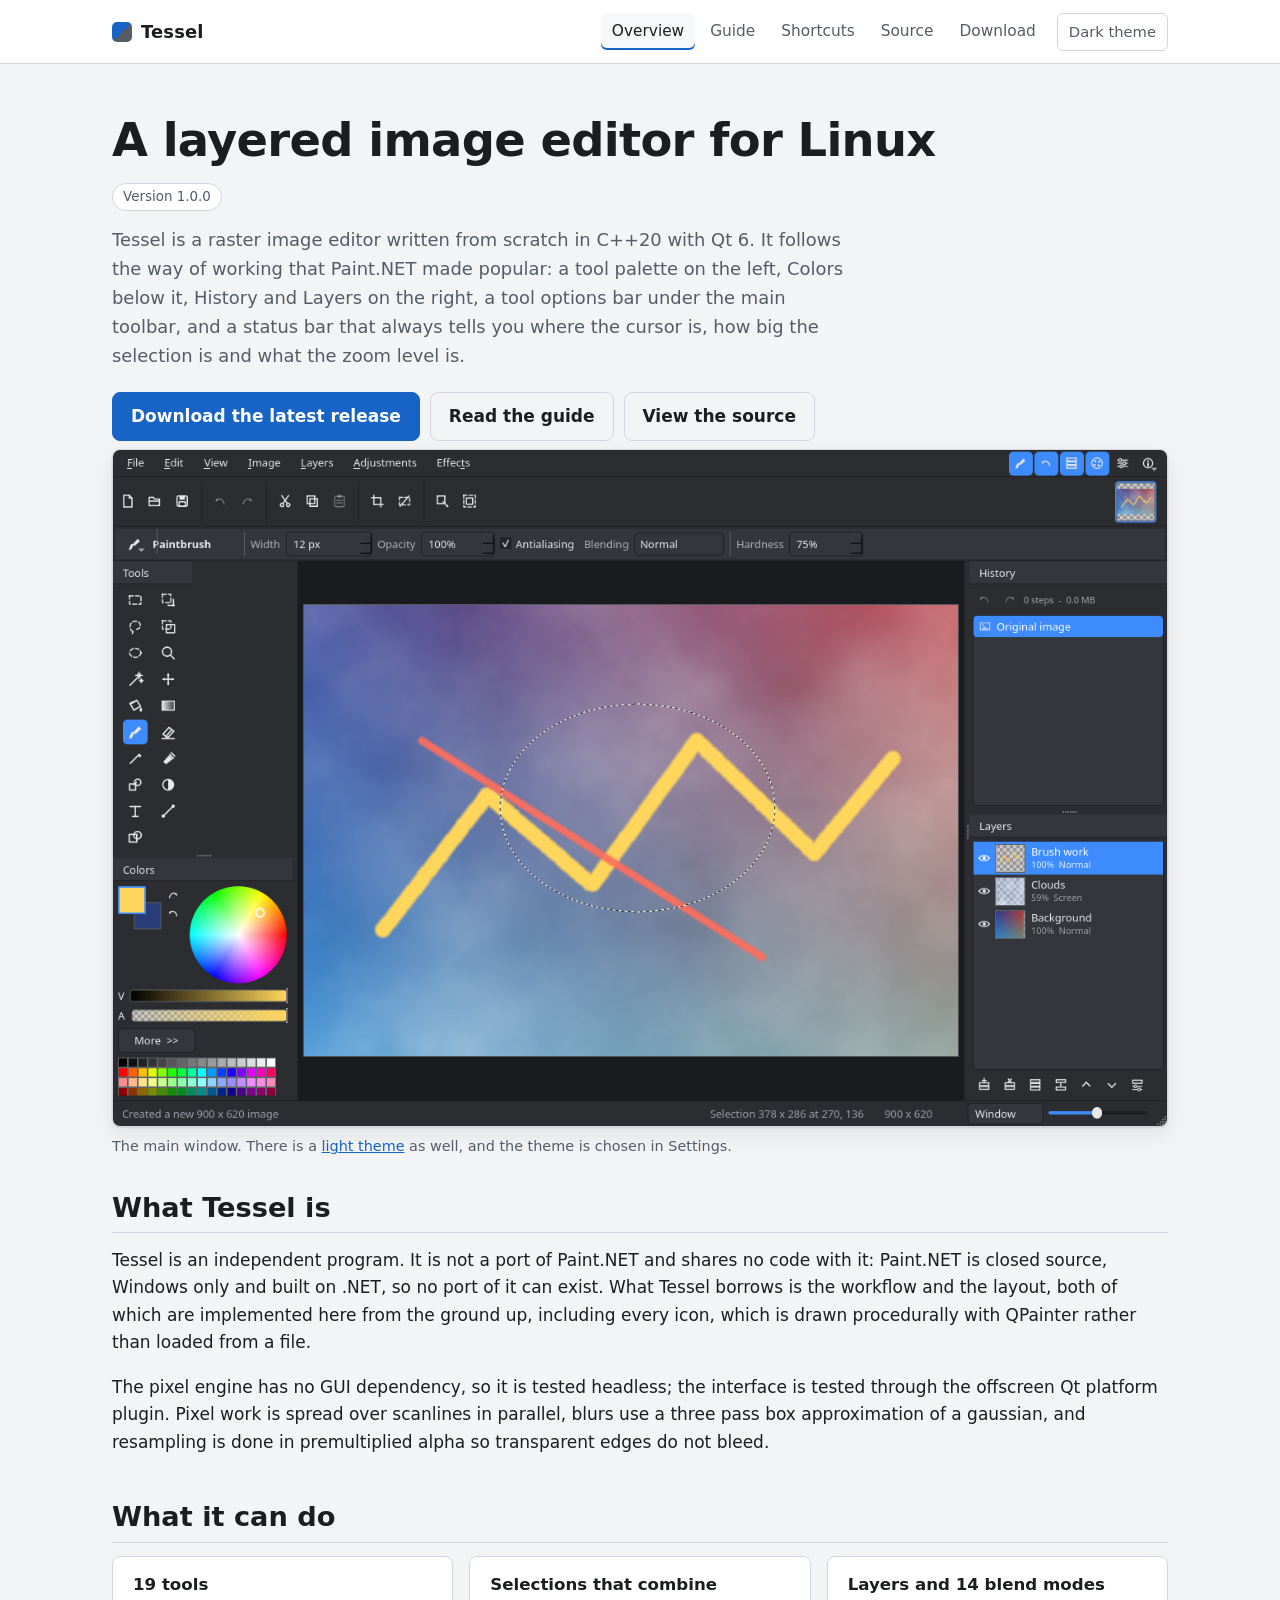
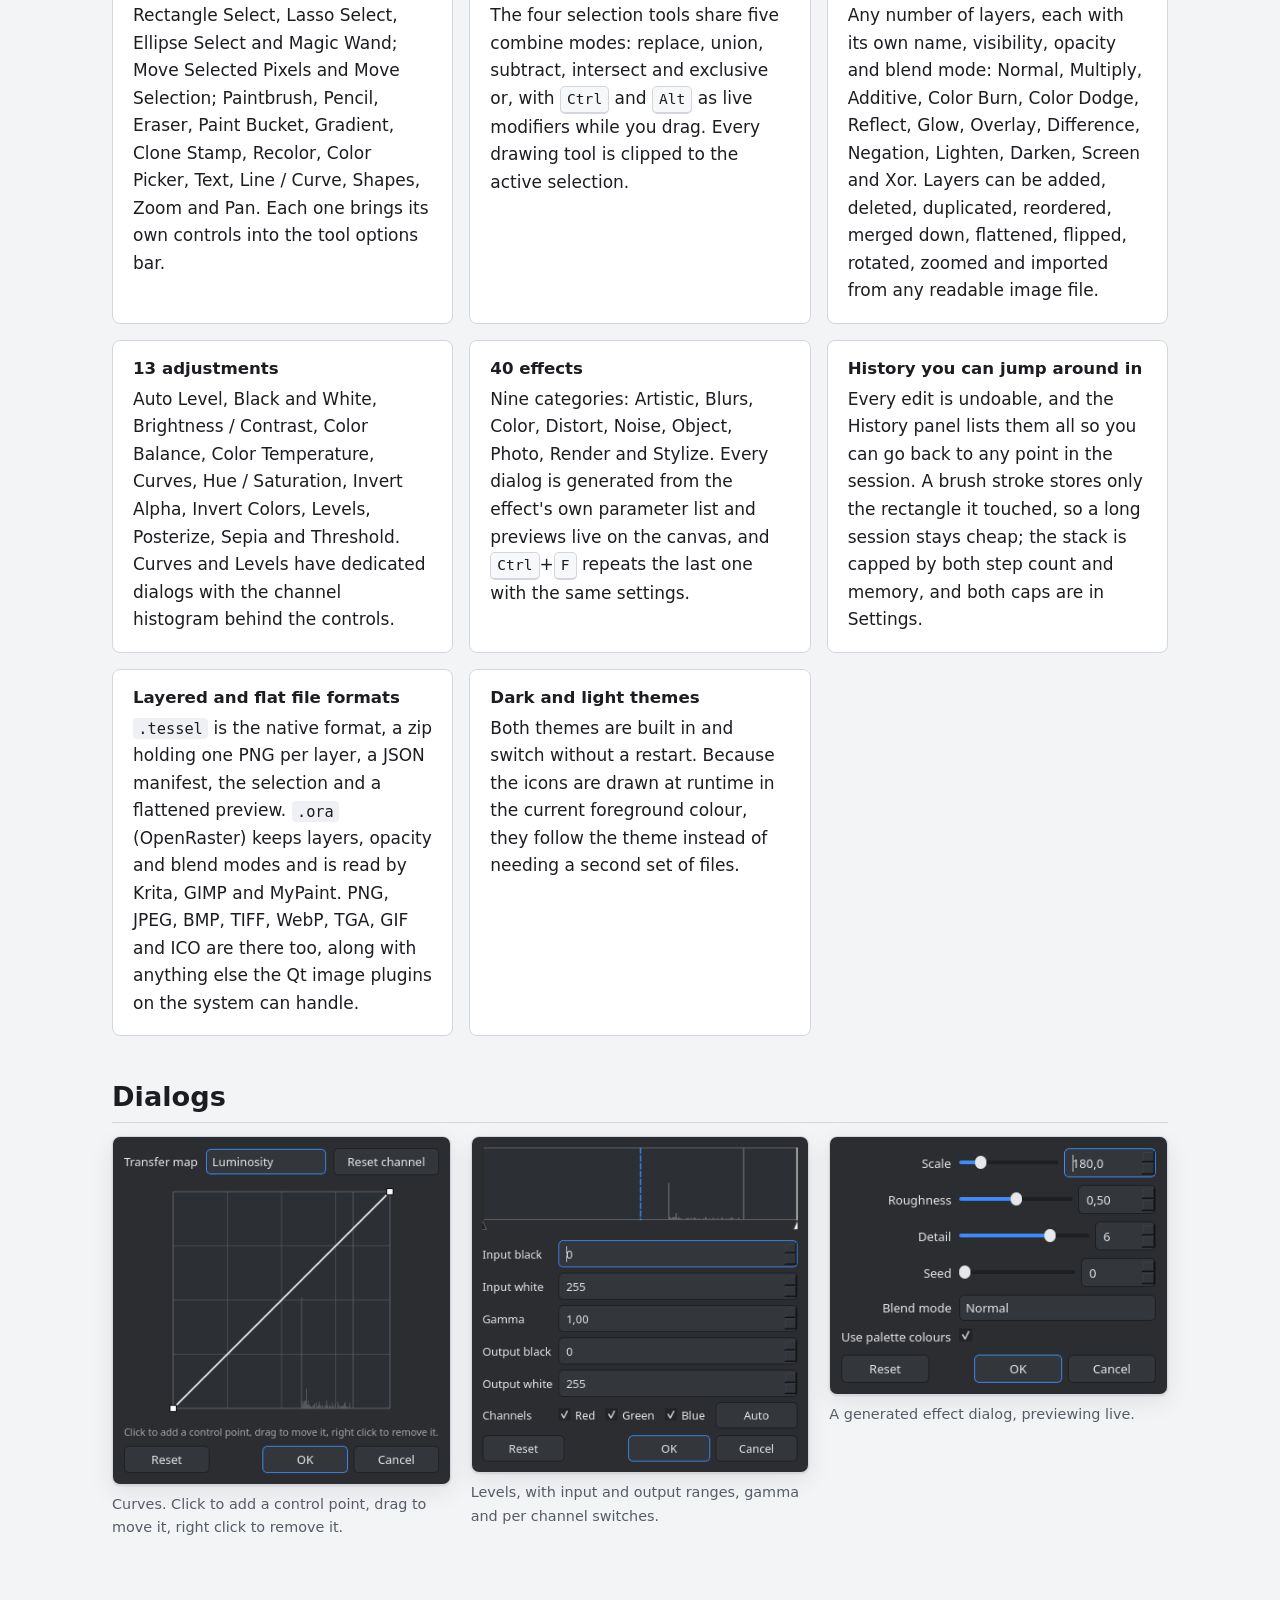
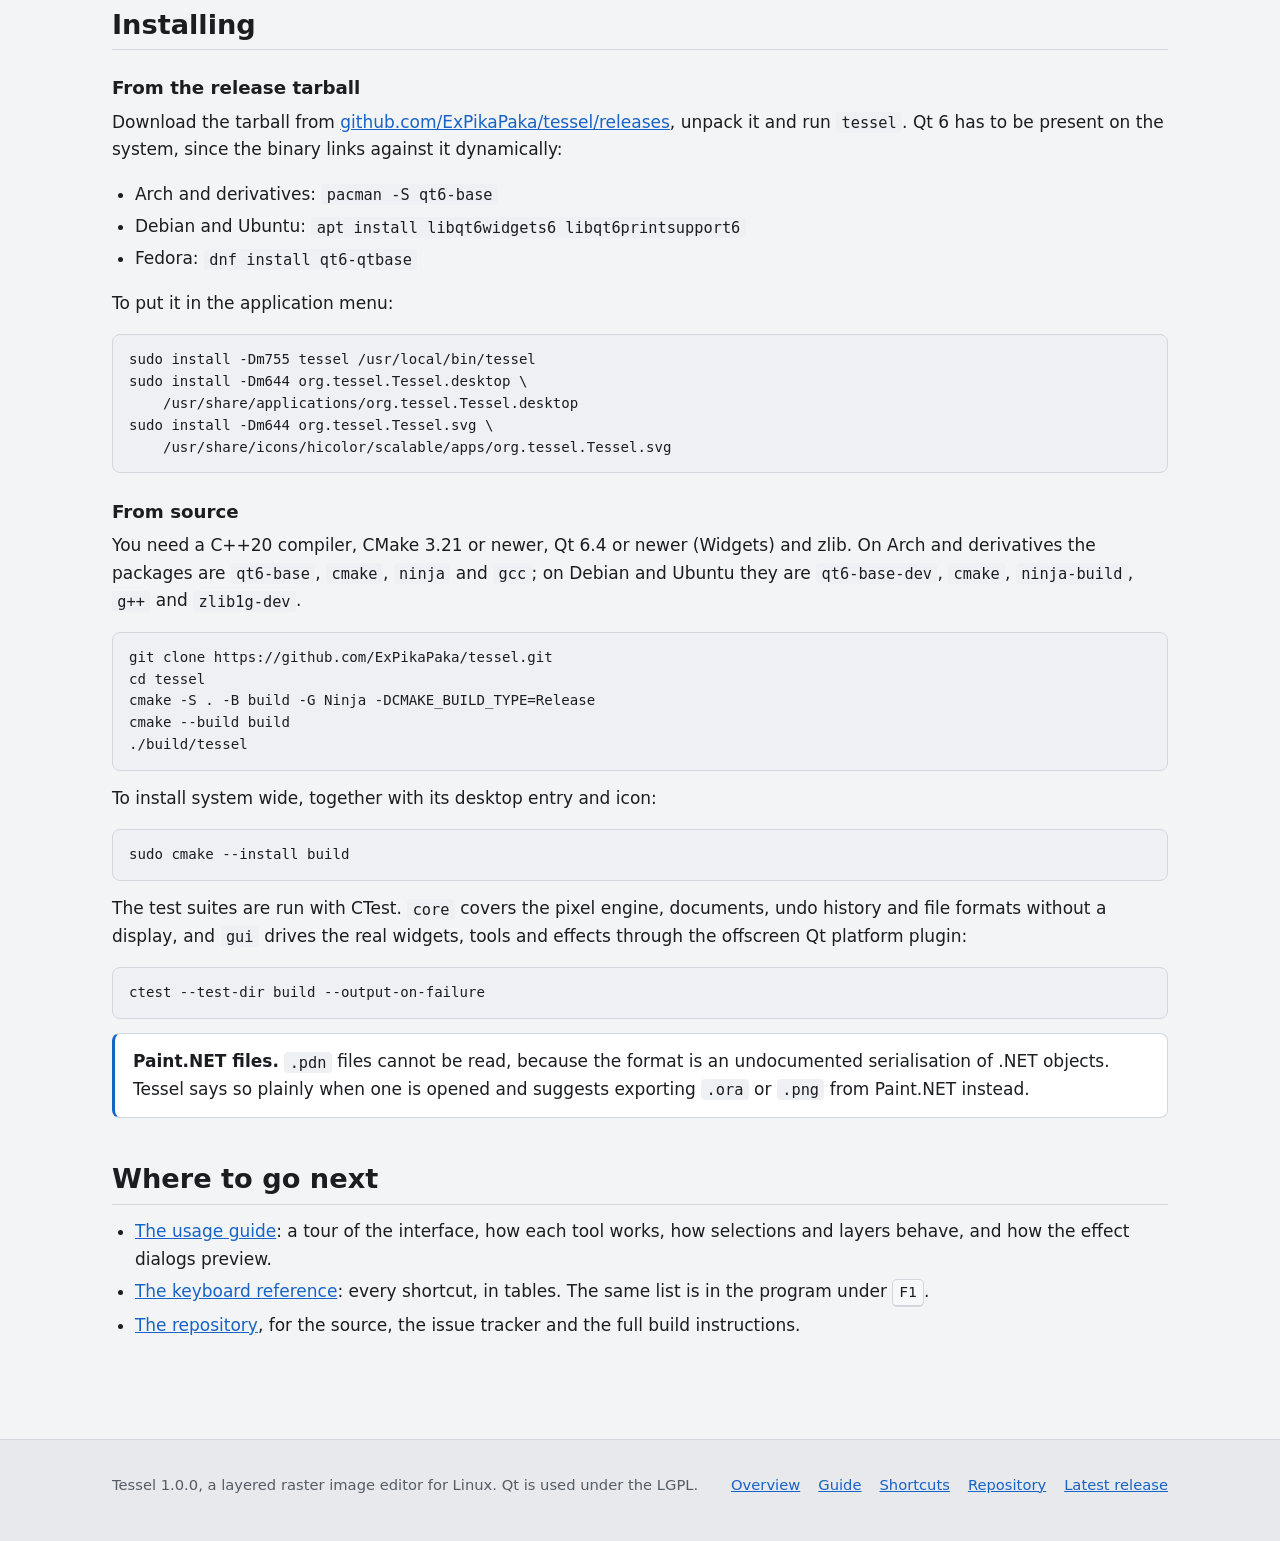
==== docs/index.html @ 854c55b3 "Add a documentation site and generate the in-app shortcut list The site under docs/ is plain HTML an" ====
<!DOCTYPE html>
<html lang="en">
<head>
<meta charset="utf-8">
<meta name="viewport" content="width=device-width, initial-scale=1">
<title>Tessel - a layered raster image editor for Linux</title>
<meta name="description" content="Tessel is a layered raster image editor for Linux, written from scratch in C++20 with Qt 6: 19 tools, 14 blend modes, 13 adjustments, 40 effects and a native layered file format.">
<link rel="icon" href="data:image/svg+xml,%3Csvg xmlns='http://www.w3.org/2000/svg' viewBox='0 0 16 16'%3E%3Crect width='16' height='16' rx='4' fill='%233d8bfd'/%3E%3Cpath d='M3 11h10v2H3z' fill='%23e6e8eb'/%3E%3C/svg%3E">
<link rel="stylesheet" href="style.css">
<script src="theme.js"></script>
</head>
<body>
<a class="skip" href="#main">Skip to the content</a>

<header class="site-header">
  <div class="wrap">
    <a class="brand" href="index.html"><span class="brand-mark" aria-hidden="true"></span>Tessel</a>
    <nav class="site-nav" aria-label="Documentation">
      <ul>
        <li><a href="index.html" aria-current="page">Overview</a></li>
        <li><a href="guide.html">Guide</a></li>
        <li><a href="shortcuts.html">Shortcuts</a></li>
        <li><a href="https://github.com/ExPikaPaka/tessel">Source</a></li>
        <li><a href="https://github.com/ExPikaPaka/tessel/releases/latest">Download</a></li>
      </ul>
    </nav>
  </div>
</header>

<main id="main">
<div class="wrap">

  <div class="hero">
    <h1>A layered image editor for Linux</h1>
    <p class="version">Version 1.0.0</p>
    <p class="lede">Tessel is a raster image editor written from scratch in C++20 with Qt 6.
      It follows the way of working that Paint.NET made popular: a tool palette on the left,
      Colors below it, History and Layers on the right, a tool options bar under the main
      toolbar, and a status bar that always tells you where the cursor is, how big the
      selection is and what the zoom level is.</p>
    <p class="actions">
      <a class="button" href="https://github.com/ExPikaPaka/tessel/releases/latest">Download the latest release</a>
      <a class="button secondary" href="guide.html">Read the guide</a>
      <a class="button secondary" href="https://github.com/ExPikaPaka/tessel">View the source</a>
    </p>
  </div>

  <figure>
    <img src="screenshots/main-dark.png" width="1280" height="820"
         alt="The Tessel window in its dark theme: menu bar and main toolbar at the top, tool options bar beneath them, Tools palette and Colors panel on the left, History and Layers panels on the right, and an image open on the checkered canvas.">
    <figcaption>The main window. There is a
      <a href="screenshots/main-light.png">light theme</a> as well, and the theme is chosen
      in Settings.</figcaption>
  </figure>

  <section id="what">
    <h2>What Tessel is</h2>
    <p>Tessel is an independent program. It is not a port of Paint.NET and shares no code with
      it: Paint.NET is closed source, Windows only and built on .NET, so no port of it can
      exist. What Tessel borrows is the workflow and the layout, both of which are implemented
      here from the ground up, including every icon, which is drawn procedurally with QPainter
      rather than loaded from a file.</p>
    <p>The pixel engine has no GUI dependency, so it is tested headless; the interface is
      tested through the offscreen Qt platform plugin. Pixel work is spread over scanlines in
      parallel, blurs use a three pass box approximation of a gaussian, and resampling is done
      in premultiplied alpha so transparent edges do not bleed.</p>
  </section>

  <section id="features">
    <h2>What it can do</h2>
    <ul class="cards">
      <li>
        <h3>19 tools</h3>
        <p>Rectangle Select, Lasso Select, Ellipse Select and Magic Wand; Move Selected Pixels
          and Move Selection; Paintbrush, Pencil, Eraser, Paint Bucket, Gradient, Clone Stamp,
          Recolor, Color Picker, Text, Line / Curve, Shapes, Zoom and Pan. Each one brings its
          own controls into the tool options bar.</p>
      </li>
      <li>
        <h3>Selections that combine</h3>
        <p>The four selection tools share five combine modes: replace, union, subtract,
          intersect and exclusive or, with <kbd>Ctrl</kbd> and <kbd>Alt</kbd> as live
          modifiers while you drag. Every drawing tool is clipped to the active selection.</p>
      </li>
      <li>
        <h3>Layers and 14 blend modes</h3>
        <p>Any number of layers, each with its own name, visibility, opacity and blend mode:
          Normal, Multiply, Additive, Color Burn, Color Dodge, Reflect, Glow, Overlay,
          Difference, Negation, Lighten, Darken, Screen and Xor. Layers can be added, deleted,
          duplicated, reordered, merged down, flattened, flipped, rotated, zoomed and imported
          from any readable image file.</p>
      </li>
      <li>
        <h3>13 adjustments</h3>
        <p>Auto Level, Black and White, Brightness / Contrast, Color Balance, Color
          Temperature, Curves, Hue / Saturation, Invert Alpha, Invert Colors, Levels,
          Posterize, Sepia and Threshold. Curves and Levels have dedicated dialogs with the
          channel histogram behind the controls.</p>
      </li>
      <li>
        <h3>40 effects</h3>
        <p>Nine categories: Artistic, Blurs, Color, Distort, Noise, Object, Photo, Render and
          Stylize. Every dialog is generated from the effect's own parameter list and previews
          live on the canvas, and <kbd>Ctrl</kbd>+<kbd>F</kbd> repeats the last one with the
          same settings.</p>
      </li>
      <li>
        <h3>History you can jump around in</h3>
        <p>Every edit is undoable, and the History panel lists them all so you can go back to
          any point in the session. A brush stroke stores only the rectangle it touched, so a
          long session stays cheap; the stack is capped by both step count and memory, and both
          caps are in Settings.</p>
      </li>
      <li>
        <h3>Layered and flat file formats</h3>
        <p><code>.tessel</code> is the native format, a zip holding one PNG per layer, a JSON
          manifest, the selection and a flattened preview. <code>.ora</code> (OpenRaster) keeps
          layers, opacity and blend modes and is read by Krita, GIMP and MyPaint. PNG, JPEG,
          BMP, TIFF, WebP, TGA, GIF and ICO are there too, along with anything else the Qt
          image plugins on the system can handle.</p>
      </li>
      <li>
        <h3>Dark and light themes</h3>
        <p>Both themes are built in and switch without a restart. Because the icons are drawn
          at runtime in the current foreground colour, they follow the theme instead of
          needing a second set of files.</p>
      </li>
    </ul>
  </section>

  <section id="dialogs">
    <h2>Dialogs</h2>
    <ul class="shots">
      <li>
        <figure>
          <img src="screenshots/dialog-curves.png" width="370" height="381"
               alt="The Curves dialog: a Transfer map box set to Luminosity, a Reset channel button, and a straight diagonal curve with square control points at each end drawn over the channel histogram.">
          <figcaption>Curves. Click to add a control point, drag to move it, right click to remove it.</figcaption>
        </figure>
      </li>
      <li>
        <figure>
          <img src="screenshots/dialog-levels.png" width="385" height="383"
               alt="The Levels dialog: a histogram with input markers above fields for input black, input white, gamma, output black and output white, plus Red, Green and Blue channel checkboxes and an Auto button.">
          <figcaption>Levels, with input and output ranges, gamma and per channel switches.</figcaption>
        </figure>
      </li>
      <li>
        <figure>
          <img src="screenshots/dialog-effect.png" width="360" height="274"
               alt="The generated dialog for the Clouds effect: slider and value pairs for Scale, Roughness, Detail and Seed, a blend mode box, a checkbox for using the palette colours, and Reset, OK and Cancel buttons.">
          <figcaption>A generated effect dialog, previewing live.</figcaption>
        </figure>
      </li>
    </ul>
  </section>

  <section id="install">
    <h2>Installing</h2>

    <h3>From the release tarball</h3>
    <p>Download the tarball from
      <a href="https://github.com/ExPikaPaka/tessel/releases">github.com/ExPikaPaka/tessel/releases</a>,
      unpack it and run <code>tessel</code>. Qt 6 has to be present on the system, since the
      binary links against it dynamically:</p>
    <ul>
      <li>Arch and derivatives: <code>pacman -S qt6-base</code></li>
      <li>Debian and Ubuntu: <code>apt install libqt6widgets6 libqt6printsupport6</code></li>
      <li>Fedora: <code>dnf install qt6-qtbase</code></li>
    </ul>
    <p>To put it in the application menu:</p>
<pre><code>sudo install -Dm755 tessel /usr/local/bin/tessel
sudo install -Dm644 org.tessel.Tessel.desktop \
    /usr/share/applications/org.tessel.Tessel.desktop
sudo install -Dm644 org.tessel.Tessel.svg \
    /usr/share/icons/hicolor/scalable/apps/org.tessel.Tessel.svg</code></pre>

    <h3>From source</h3>
    <p>You need a C++20 compiler, CMake 3.21 or newer, Qt 6.4 or newer (Widgets) and zlib. On
      Arch and derivatives the packages are <code>qt6-base</code>, <code>cmake</code>,
      <code>ninja</code> and <code>gcc</code>; on Debian and Ubuntu they are
      <code>qt6-base-dev</code>, <code>cmake</code>, <code>ninja-build</code>,
      <code>g++</code> and <code>zlib1g-dev</code>.</p>
<pre><code>git clone https://github.com/ExPikaPaka/tessel.git
cd tessel
cmake -S . -B build -G Ninja -DCMAKE_BUILD_TYPE=Release
cmake --build build
./build/tessel</code></pre>
    <p>To install system wide, together with its desktop entry and icon:</p>
<pre><code>sudo cmake --install build</code></pre>
    <p>The test suites are run with CTest. <code>core</code> covers the pixel engine,
      documents, undo history and file formats without a display, and <code>gui</code> drives
      the real widgets, tools and effects through the offscreen Qt platform plugin:</p>
<pre><code>ctest --test-dir build --output-on-failure</code></pre>

    <div class="note">
      <p><strong>Paint.NET files.</strong> <code>.pdn</code> files cannot be read, because the
        format is an undocumented serialisation of .NET objects. Tessel says so plainly when
        one is opened and suggests exporting <code>.ora</code> or <code>.png</code> from
        Paint.NET instead.</p>
    </div>
  </section>

  <section id="next">
    <h2>Where to go next</h2>
    <ul>
      <li><a href="guide.html">The usage guide</a>: a tour of the interface, how each tool
        works, how selections and layers behave, and how the effect dialogs preview.</li>
      <li><a href="shortcuts.html">The keyboard reference</a>: every shortcut, in tables.
        The same list is in the program under <kbd>F1</kbd>.</li>
      <li><a href="https://github.com/ExPikaPaka/tessel">The repository</a>, for the source,
        the issue tracker and the full build instructions.</li>
    </ul>
  </section>

</div>
</main>

<footer class="site-footer">
  <div class="wrap">
    <p>Tessel 1.0.0, a layered raster image editor for Linux. Qt is used under the LGPL.</p>
    <ul>
      <li><a href="index.html">Overview</a></li>
      <li><a href="guide.html">Guide</a></li>
      <li><a href="shortcuts.html">Shortcuts</a></li>
      <li><a href="https://github.com/ExPikaPaka/tessel">Repository</a></li>
      <li><a href="https://github.com/ExPikaPaka/tessel/releases/latest">Latest release</a></li>
    </ul>
  </div>
</footer>

</body>
</html>
---- docs/style.css ----
/* Tessel documentation site. Hand written, no frameworks.
   Dark by default, with a light theme for people whose system asks for it. */

:root {
    color-scheme: dark;

    --bg: #2b2d31;
    --bg-sunken: #232528;
    --panel: #33363b;
    --panel-raised: #3b3f45;
    --border: #45494f;
    --text: #e6e8eb;
    --text-dim: #aab0b8;
    --accent: #3d8bfd;
    --accent-strong: #6ba6ff;
    --accent-ink: #0b1420;
    --code-bg: #232528;
    --shadow: 0 1px 2px rgba(0, 0, 0, .4), 0 8px 24px rgba(0, 0, 0, .28);

    --radius: 8px;
    --measure: 68rem;
    --gutter: 16px;
}

/* Light theme: follows the system setting unless the page was switched to dark. */
@media (prefers-color-scheme: light) {
    :root:not([data-theme="dark"]) {
        color-scheme: light;

        --bg: #f3f4f6;
        --bg-sunken: #e7e9ec;
        --panel: #ffffff;
        --panel-raised: #f7f8fa;
        --border: #d3d7dd;
        --text: #1b1d21;
        --text-dim: #565c66;
        --accent: #1763c6;
        --accent-strong: #11498f;
        --accent-ink: #ffffff;
        --code-bg: #eef0f3;
        --shadow: 0 1px 2px rgba(16, 20, 26, .10), 0 8px 24px rgba(16, 20, 26, .08);
    }
}

/* The same light theme when the reader picks it explicitly. */
:root[data-theme="light"] {
    color-scheme: light;

    --bg: #f3f4f6;
    --bg-sunken: #e7e9ec;
    --panel: #ffffff;
    --panel-raised: #f7f8fa;
    --border: #d3d7dd;
    --text: #1b1d21;
    --text-dim: #565c66;
    --accent: #1763c6;
    --accent-strong: #11498f;
    --accent-ink: #ffffff;
    --code-bg: #eef0f3;
    --shadow: 0 1px 2px rgba(16, 20, 26, .10), 0 8px 24px rgba(16, 20, 26, .08);
}

*,
*::before,
*::after {
    box-sizing: border-box;
}

html {
    scroll-behavior: smooth;
}

body {
    margin: 0;
    background: var(--bg);
    color: var(--text);
    font-family: system-ui, -apple-system, "Segoe UI", Roboto, "Helvetica Neue",
        Arial, "Noto Sans", sans-serif;
    font-size: 17px;
    line-height: 1.62;
    -webkit-text-size-adjust: 100%;
}

code,
pre,
kbd {
    font-family: ui-monospace, "SFMono-Regular", "Cascadia Mono", Menlo, Consolas,
        "DejaVu Sans Mono", monospace;
}

/* ------------------------------------------------------------------ layout */

.wrap {
    width: 100%;
    max-width: var(--measure);
    margin: 0 auto;
    padding: 0 var(--gutter);
}

main {
    padding: 8px 0 56px;
}

section {
    margin: 0 0 44px;
}

.skip {
    position: absolute;
    left: -9999px;
    top: 0;
    background: var(--accent);
    color: var(--accent-ink);
    padding: 10px 16px;
    border-radius: 0 0 var(--radius) 0;
    z-index: 20;
}

.skip:focus {
    left: 0;
}

/* ------------------------------------------------------------------ header */

.site-header {
    position: sticky;
    top: 0;
    z-index: 10;
    background: var(--panel);
    border-bottom: 1px solid var(--border);
}

.site-header .wrap {
    display: flex;
    flex-wrap: wrap;
    align-items: center;
    gap: 10px 20px;
    min-height: 58px;
    padding-top: 8px;
    padding-bottom: 8px;
}

.brand {
    display: inline-flex;
    align-items: center;
    gap: 9px;
    font-weight: 700;
    font-size: 1.12rem;
    letter-spacing: .01em;
    color: var(--text);
    text-decoration: none;
}

.brand:hover,
.brand:focus {
    color: var(--accent-strong);
}

.brand-mark {
    width: 20px;
    height: 20px;
    border-radius: 5px;
    background: linear-gradient(135deg, var(--accent) 0 50%, var(--text-dim) 50% 100%);
    flex: none;
}

.site-nav {
    margin-left: auto;
}

.site-nav ul {
    display: flex;
    flex-wrap: wrap;
    align-items: center;
    gap: 2px 4px;
    margin: 0;
    padding: 0;
    list-style: none;
}

.site-nav a {
    display: inline-block;
    padding: 6px 11px;
    border-radius: 6px;
    color: var(--text-dim);
    text-decoration: none;
    font-size: .96rem;
}

.site-nav a:hover,
.site-nav a:focus {
    background: var(--panel-raised);
    color: var(--text);
}

.site-nav a[aria-current="page"] {
    color: var(--text);
    background: var(--panel-raised);
    box-shadow: inset 0 -2px 0 var(--accent);
}

/* Added by the theme script; the page is fine without it. */
.theme-toggle {
    margin-left: 6px;
    padding: 6px 11px;
    font: inherit;
    font-size: .92rem;
    color: var(--text-dim);
    background: transparent;
    border: 1px solid var(--border);
    border-radius: 6px;
    cursor: pointer;
}

.theme-toggle:hover,
.theme-toggle:focus {
    color: var(--text);
    border-color: var(--accent);
}

/* ------------------------------------------------------------------ text */

h1,
h2,
h3,
h4 {
    line-height: 1.22;
    margin: 0 0 .5em;
    font-weight: 700;
}

h1 {
    font-size: clamp(2rem, 1.3rem + 2.6vw, 2.9rem);
    letter-spacing: -.015em;
}

h2 {
    font-size: clamp(1.35rem, 1.1rem + 1vw, 1.7rem);
    margin-top: 1.2em;
    padding-bottom: .3em;
    border-bottom: 1px solid var(--border);
}

h3 {
    font-size: 1.14rem;
    margin-top: 1.5em;
}

h4 {
    font-size: 1rem;
    margin-top: 1.3em;
    color: var(--text);
}

p,
ul,
ol,
dl {
    margin: 0 0 1em;
}

ul,
ol {
    padding-left: 1.35em;
}

li {
    margin: .28em 0;
}

a {
    color: var(--accent);
}

a:hover,
a:focus {
    color: var(--accent-strong);
}

.lede {
    font-size: 1.12rem;
    color: var(--text-dim);
    max-width: 46rem;
}

.muted {
    color: var(--text-dim);
}

strong {
    color: var(--text);
}

kbd {
    display: inline-block;
    min-width: 1.5em;
    padding: 1px 6px 2px;
    background: var(--panel-raised);
    border: 1px solid var(--border);
    border-bottom-width: 2px;
    border-radius: 5px;
    font-size: .86em;
    line-height: 1.5;
    text-align: center;
    white-space: nowrap;
    color: var(--text);
}

code {
    padding: .1em .35em;
    background: var(--code-bg);
    border-radius: 4px;
    font-size: .9em;
}

pre {
    margin: 0 0 1em;
    padding: 14px 16px;
    overflow-x: auto;
    background: var(--code-bg);
    border: 1px solid var(--border);
    border-radius: var(--radius);
    font-size: .88rem;
    line-height: 1.55;
}

pre code {
    padding: 0;
    background: none;
    font-size: inherit;
}

/* ------------------------------------------------------------------ hero */

.hero {
    padding: 40px 0 8px;
}

.hero h1 {
    margin-bottom: .28em;
}

.hero .version {
    display: inline-block;
    margin-bottom: 14px;
    padding: 2px 10px;
    background: var(--panel);
    border: 1px solid var(--border);
    border-radius: 999px;
    color: var(--text-dim);
    font-size: .84rem;
}

.actions {
    display: flex;
    flex-wrap: wrap;
    gap: 10px;
    margin: 22px 0 0;
}

.button {
    display: inline-block;
    padding: 10px 18px;
    border: 1px solid var(--accent);
    border-radius: var(--radius);
    background: var(--accent);
    color: var(--accent-ink);
    font-weight: 600;
    text-decoration: none;
}

.button:hover,
.button:focus {
    background: var(--accent-strong);
    border-color: var(--accent-strong);
    color: var(--accent-ink);
}

.button.secondary {
    background: transparent;
    border-color: var(--border);
    color: var(--text);
}

.button.secondary:hover,
.button.secondary:focus {
    border-color: var(--accent);
    color: var(--text);
}

/* ------------------------------------------------------------------ figures */

figure {
    margin: 0 0 24px;
}

figure img {
    display: block;
    width: 100%;
    height: auto;
    background: var(--bg-sunken);
    border: 1px solid var(--border);
    border-radius: var(--radius);
    box-shadow: var(--shadow);
}

figcaption {
    margin-top: 8px;
    color: var(--text-dim);
    font-size: .9rem;
}

.shots {
    display: grid;
    grid-template-columns: repeat(auto-fit, minmax(240px, 1fr));
    gap: 20px;
    margin: 0 0 24px;
    padding: 0;
    list-style: none;
}

.shots li {
    margin: 0;
}

/* ------------------------------------------------------------------ cards */

.cards {
    display: grid;
    grid-template-columns: repeat(auto-fit, minmax(16rem, 1fr));
    gap: 16px;
    margin: 0 0 1em;
    padding: 0;
    list-style: none;
}

.cards > li,
.card {
    margin: 0;
    padding: 18px 20px;
    background: var(--panel);
    border: 1px solid var(--border);
    border-radius: var(--radius);
}

.cards h3 {
    margin: 0 0 .4em;
    font-size: 1.04rem;
}

.cards p:last-child,
.cards ul:last-child,
.card p:last-child {
    margin-bottom: 0;
}

.note {
    margin: 0 0 1em;
    padding: 14px 18px;
    background: var(--panel);
    border: 1px solid var(--border);
    border-left: 3px solid var(--accent);
    border-radius: var(--radius);
}

.note p:last-child {
    margin-bottom: 0;
}

/* ------------------------------------------------------------------ tables */

.table-scroll {
    margin: 0 0 1.4em;
    overflow-x: auto;
    border: 1px solid var(--border);
    border-radius: var(--radius);
}

table {
    width: 100%;
    border-collapse: collapse;
    font-size: .96rem;
    background: var(--panel);
}

caption {
    padding: 10px 14px;
    background: var(--panel-raised);
    border-bottom: 1px solid var(--border);
    color: var(--text-dim);
    font-size: .9rem;
    text-align: left;
}

th,
td {
    padding: 9px 14px;
    text-align: left;
    vertical-align: top;
    border-bottom: 1px solid var(--border);
}

thead th {
    background: var(--panel-raised);
    font-size: .86rem;
    letter-spacing: .04em;
    text-transform: uppercase;
    color: var(--text-dim);
}

tbody tr:last-child th,
tbody tr:last-child td {
    border-bottom: 0;
}

tbody th {
    font-weight: 600;
    white-space: nowrap;
}

td.keys {
    white-space: nowrap;
}

/* ------------------------------------------------------------------ misc */

dl.defs dt {
    margin-top: .9em;
    font-weight: 600;
}

dl.defs dd {
    margin: .2em 0 0;
    color: var(--text-dim);
}

.toc {
    padding: 16px 20px;
    background: var(--panel);
    border: 1px solid var(--border);
    border-radius: var(--radius);
}

.toc h2 {
    margin: 0 0 .4em;
    padding: 0;
    border: 0;
    font-size: 1rem;
}

.toc ul {
    margin: 0;
    columns: 2;
    column-gap: 28px;
}

/* ------------------------------------------------------------------ footer */

.site-footer {
    padding: 24px 0 36px;
    background: var(--bg-sunken);
    border-top: 1px solid var(--border);
    color: var(--text-dim);
    font-size: .92rem;
}

.site-footer .wrap {
    display: flex;
    flex-wrap: wrap;
    gap: 6px 24px;
    align-items: baseline;
    justify-content: space-between;
}

.site-footer p {
    margin: .3em 0;
}

.site-footer ul {
    display: flex;
    flex-wrap: wrap;
    gap: 6px 18px;
    margin: .3em 0;
    padding: 0;
    list-style: none;
}

/* ------------------------------------------------------------------ small */

@media (max-width: 640px) {
    body {
        font-size: 16px;
    }

    .site-header .wrap {
        align-items: flex-start;
    }

    .site-nav {
        margin-left: 0;
        width: 100%;
    }

    .hero {
        padding-top: 26px;
    }

    .actions .button {
        flex: 1 1 auto;
        text-align: center;
    }

    .toc ul {
        columns: 1;
    }
}

@media (prefers-reduced-motion: reduce) {
    html {
        scroll-behavior: auto;
    }
}
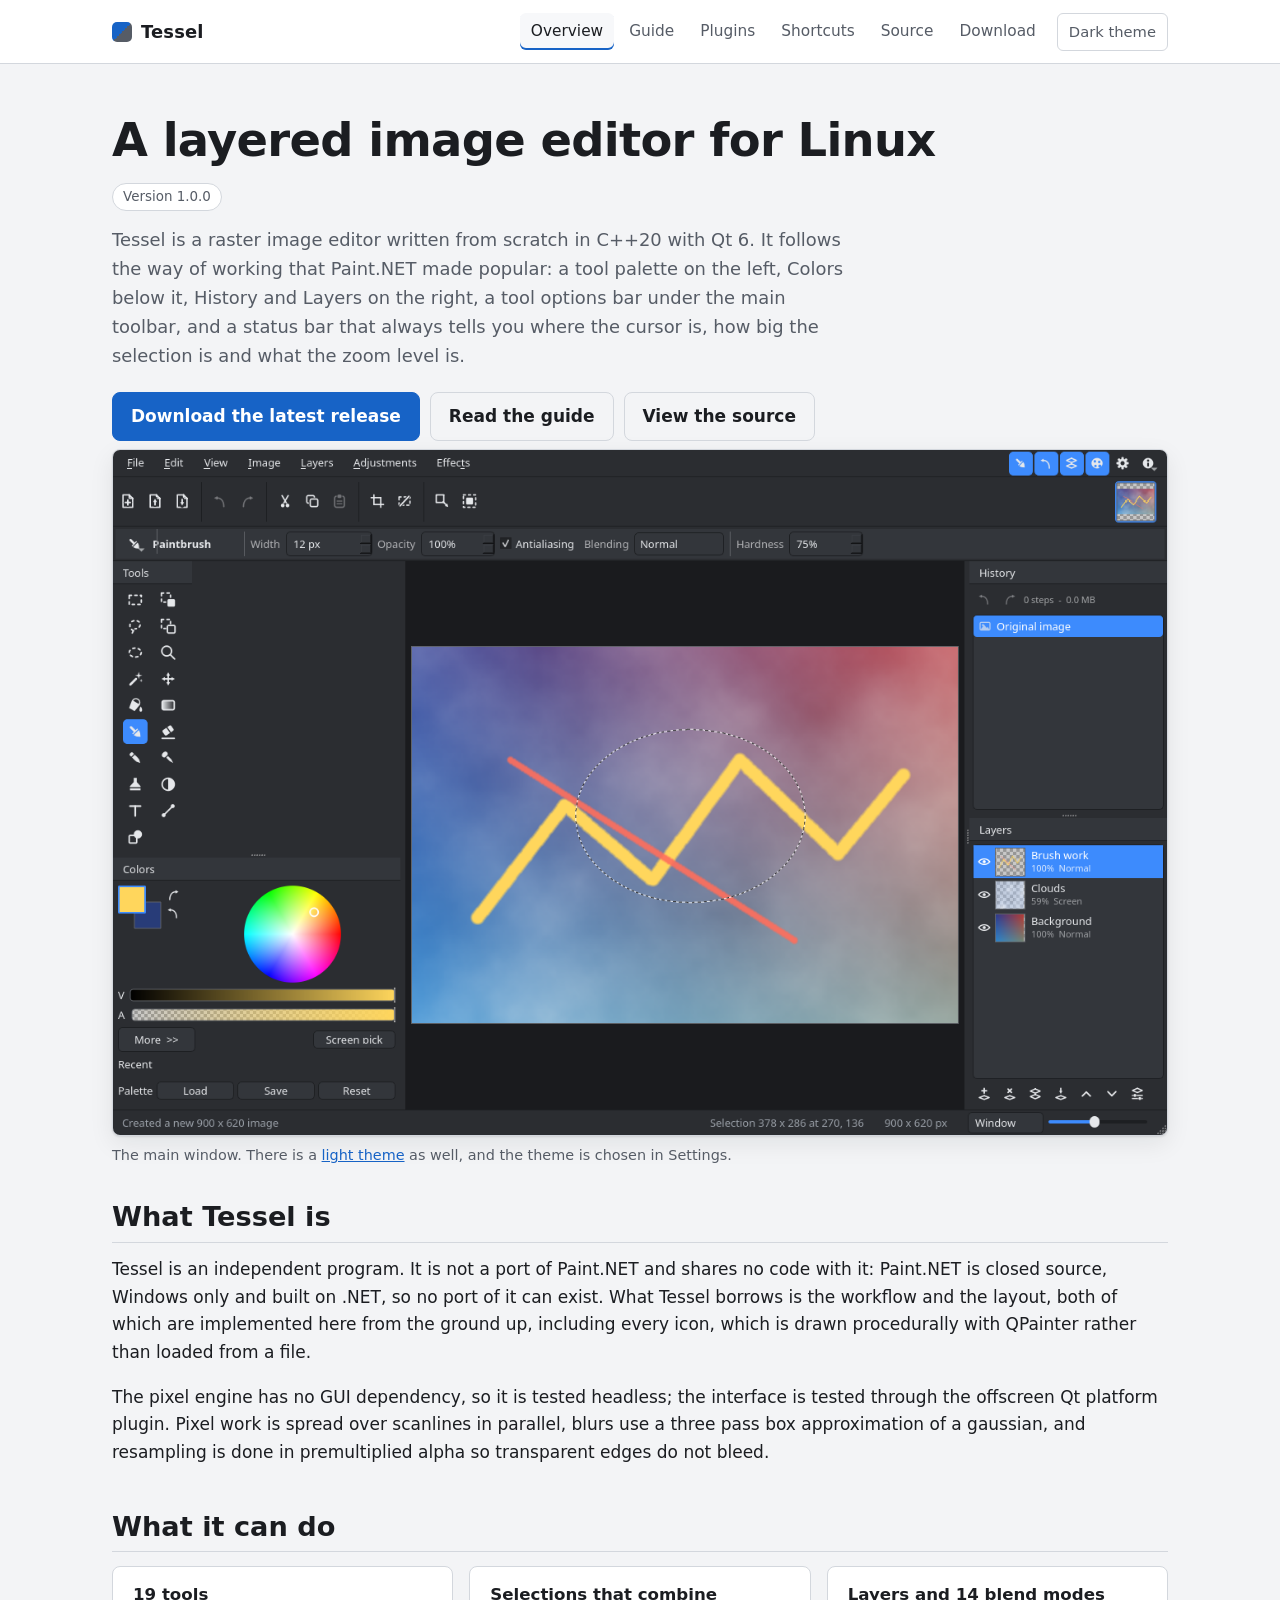
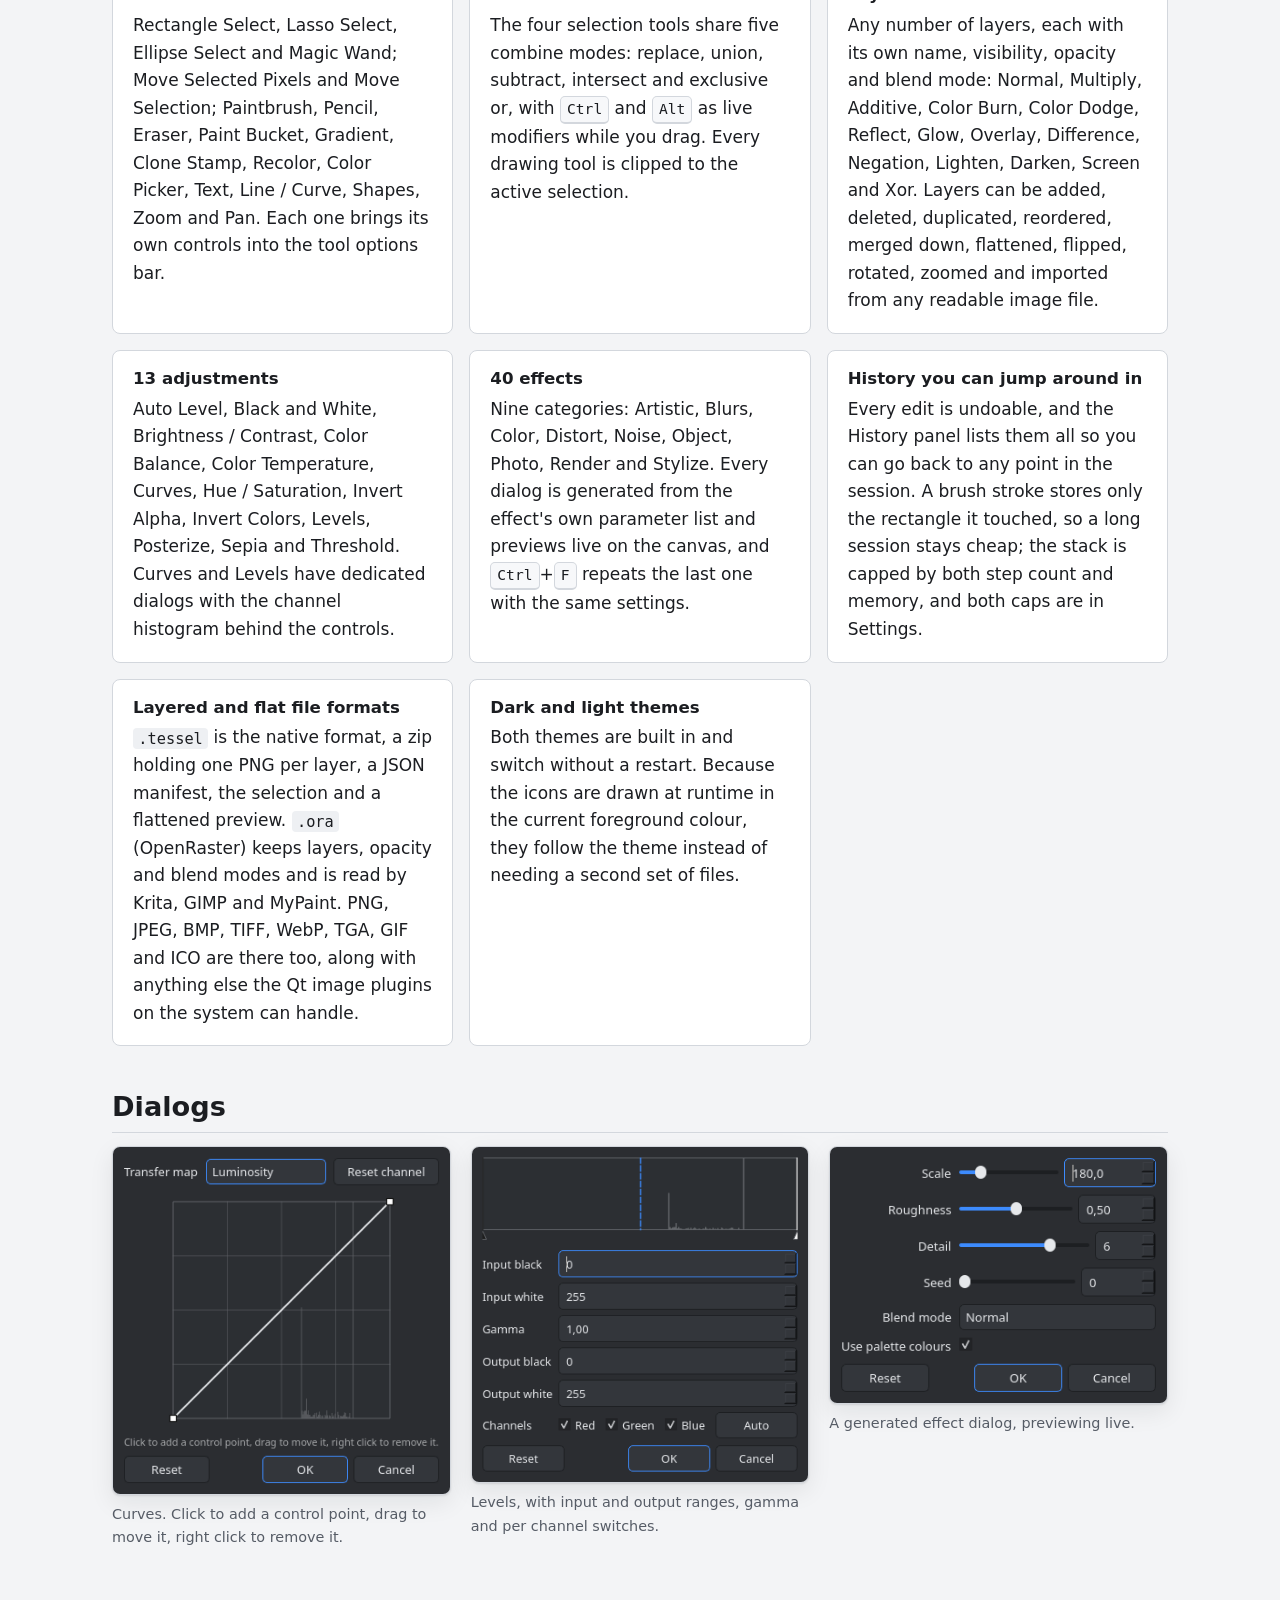
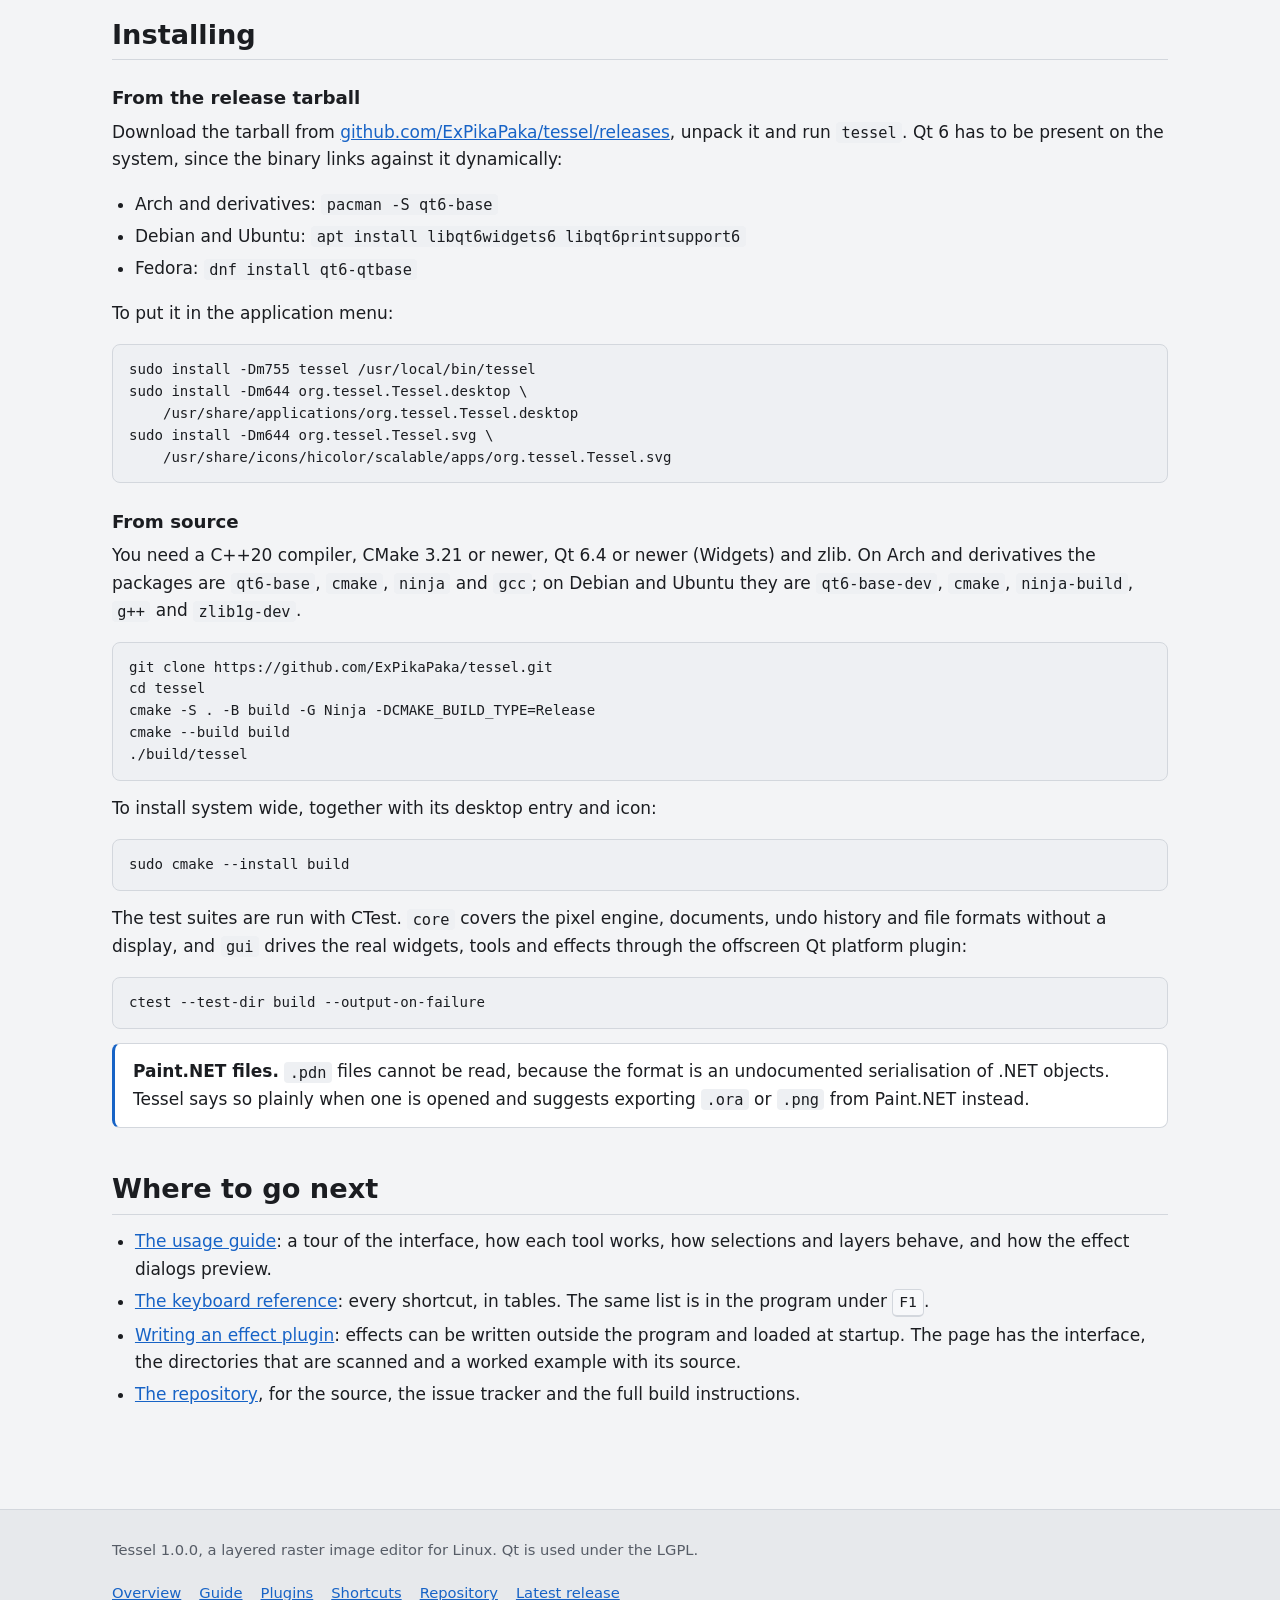
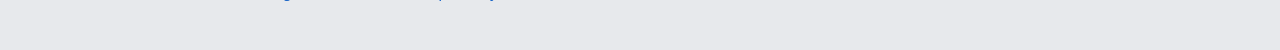
==== commit 6751b0e1: "Load effects from plugins at startup Effects no longer have to be built into the program. A plugin i" ====
--- a/docs/index.html
+++ b/docs/index.html
@@ -19,6 +19,7 @@
       <ul>
         <li><a href="index.html" aria-current="page">Overview</a></li>
         <li><a href="guide.html">Guide</a></li>
+        <li><a href="plugins.html">Plugins</a></li>
         <li><a href="shortcuts.html">Shortcuts</a></li>
         <li><a href="https://github.com/ExPikaPaka/tessel">Source</a></li>
         <li><a href="https://github.com/ExPikaPaka/tessel/releases/latest">Download</a></li>
@@ -208,6 +209,9 @@
         works, how selections and layers behave, and how the effect dialogs preview.</li>
       <li><a href="shortcuts.html">The keyboard reference</a>: every shortcut, in tables.
         The same list is in the program under <kbd>F1</kbd>.</li>
+      <li><a href="plugins.html">Writing an effect plugin</a>: effects can be written
+        outside the program and loaded at startup. The page has the interface, the
+        directories that are scanned and a worked example with its source.</li>
       <li><a href="https://github.com/ExPikaPaka/tessel">The repository</a>, for the source,
         the issue tracker and the full build instructions.</li>
     </ul>
@@ -222,6 +226,7 @@
     <ul>
       <li><a href="index.html">Overview</a></li>
       <li><a href="guide.html">Guide</a></li>
+      <li><a href="plugins.html">Plugins</a></li>
       <li><a href="shortcuts.html">Shortcuts</a></li>
       <li><a href="https://github.com/ExPikaPaka/tessel">Repository</a></li>
       <li><a href="https://github.com/ExPikaPaka/tessel/releases/latest">Latest release</a></li>
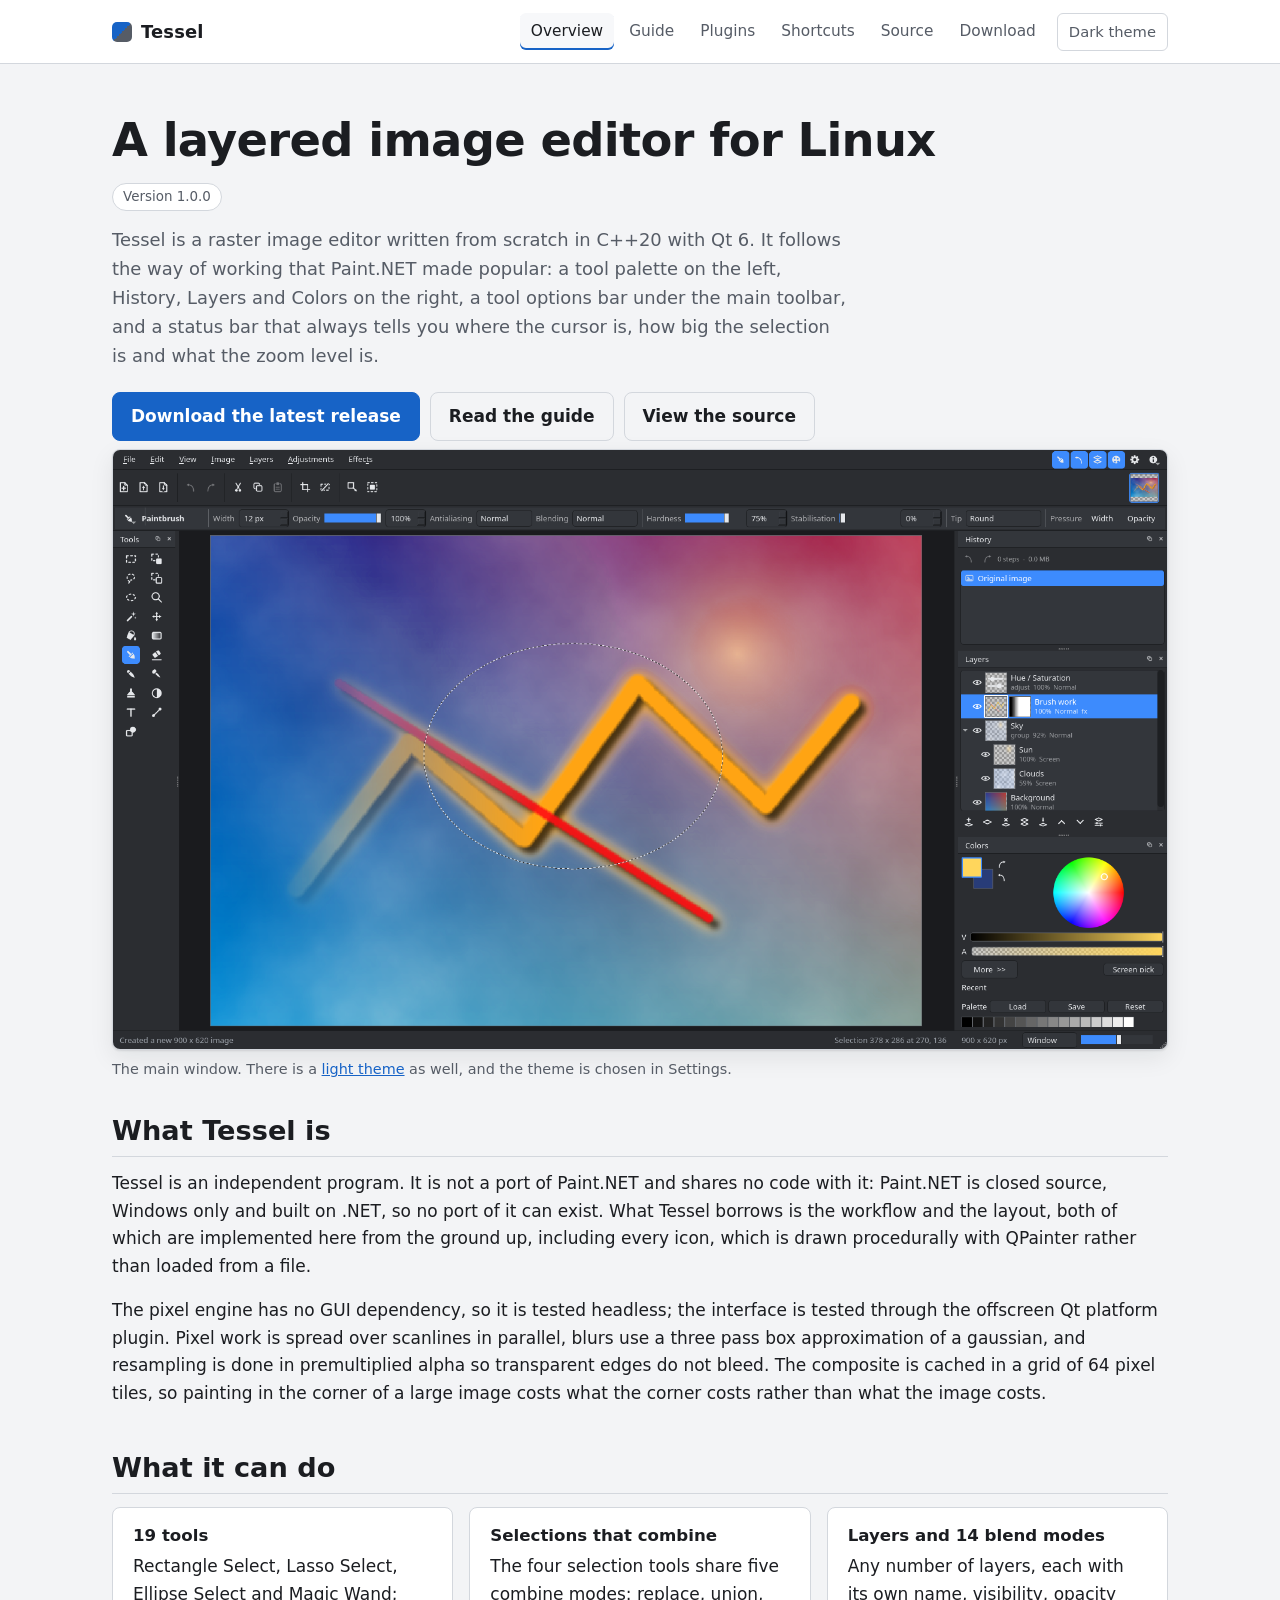
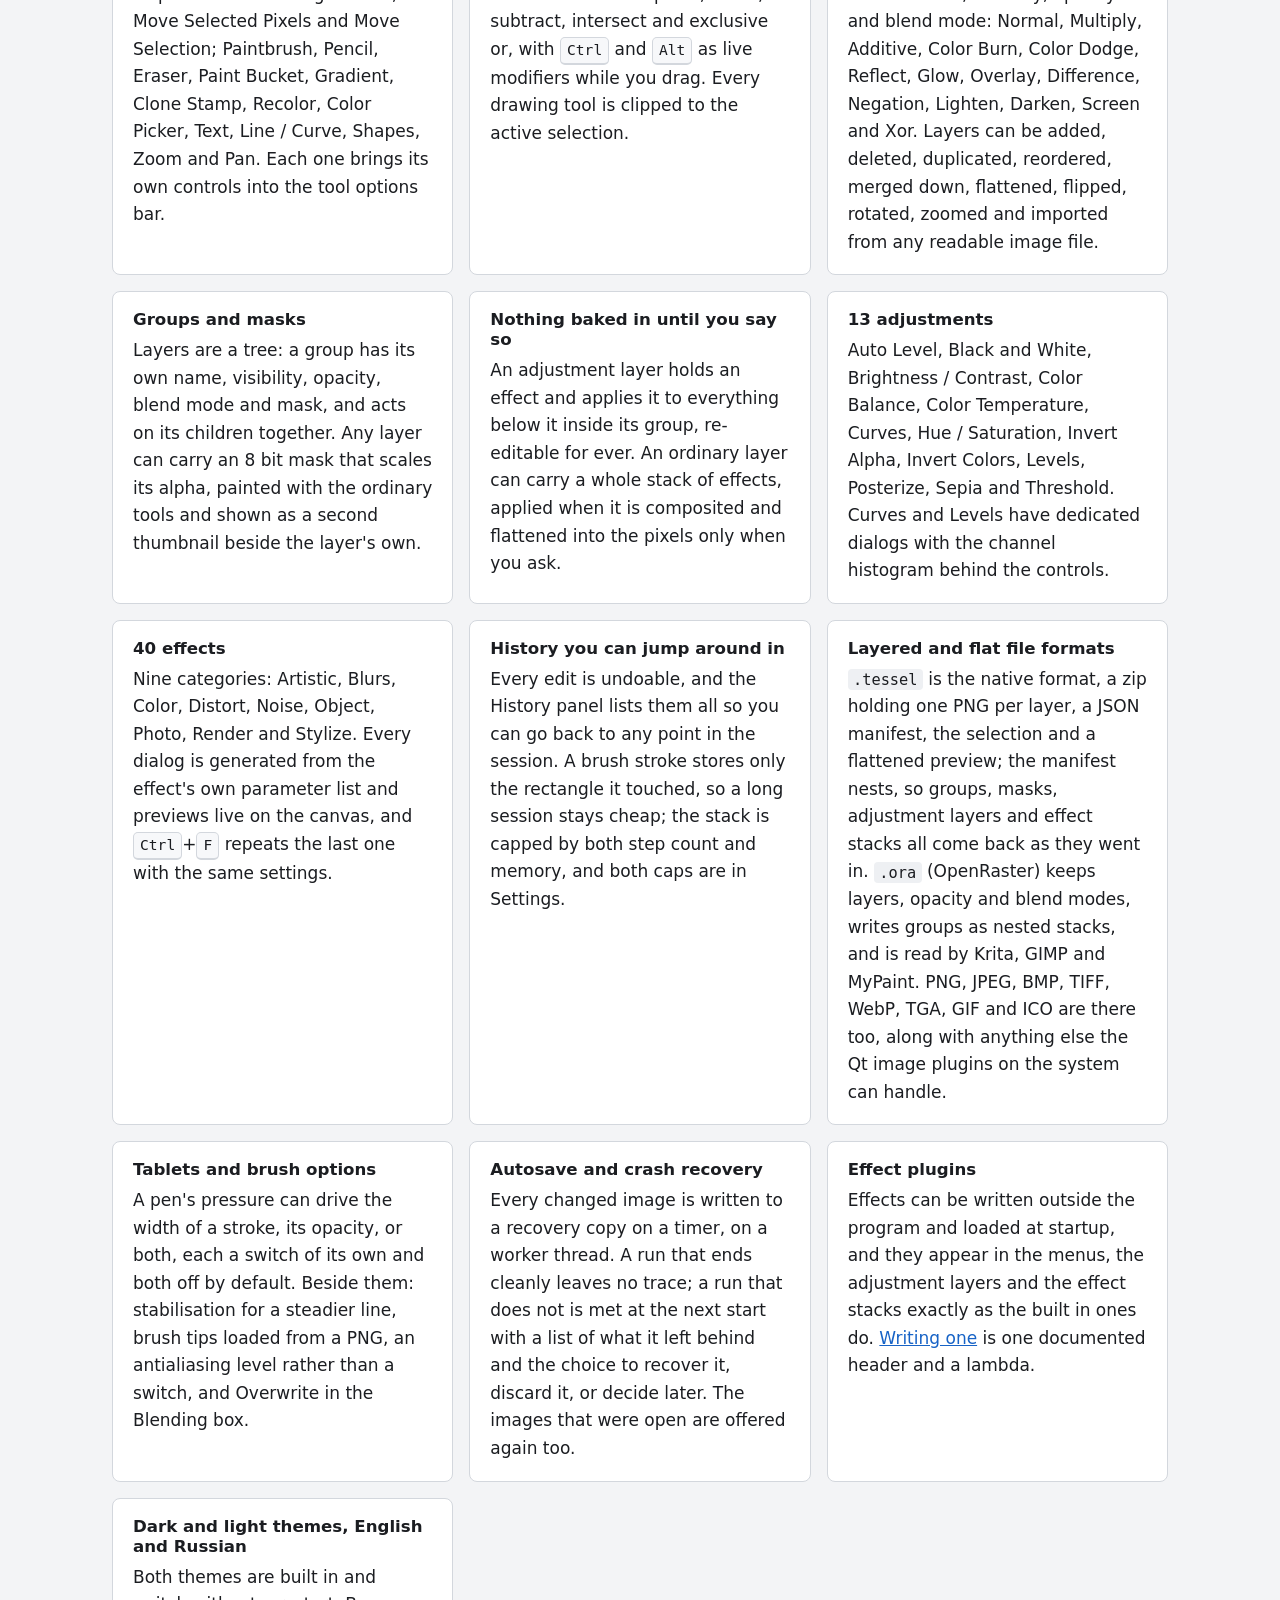
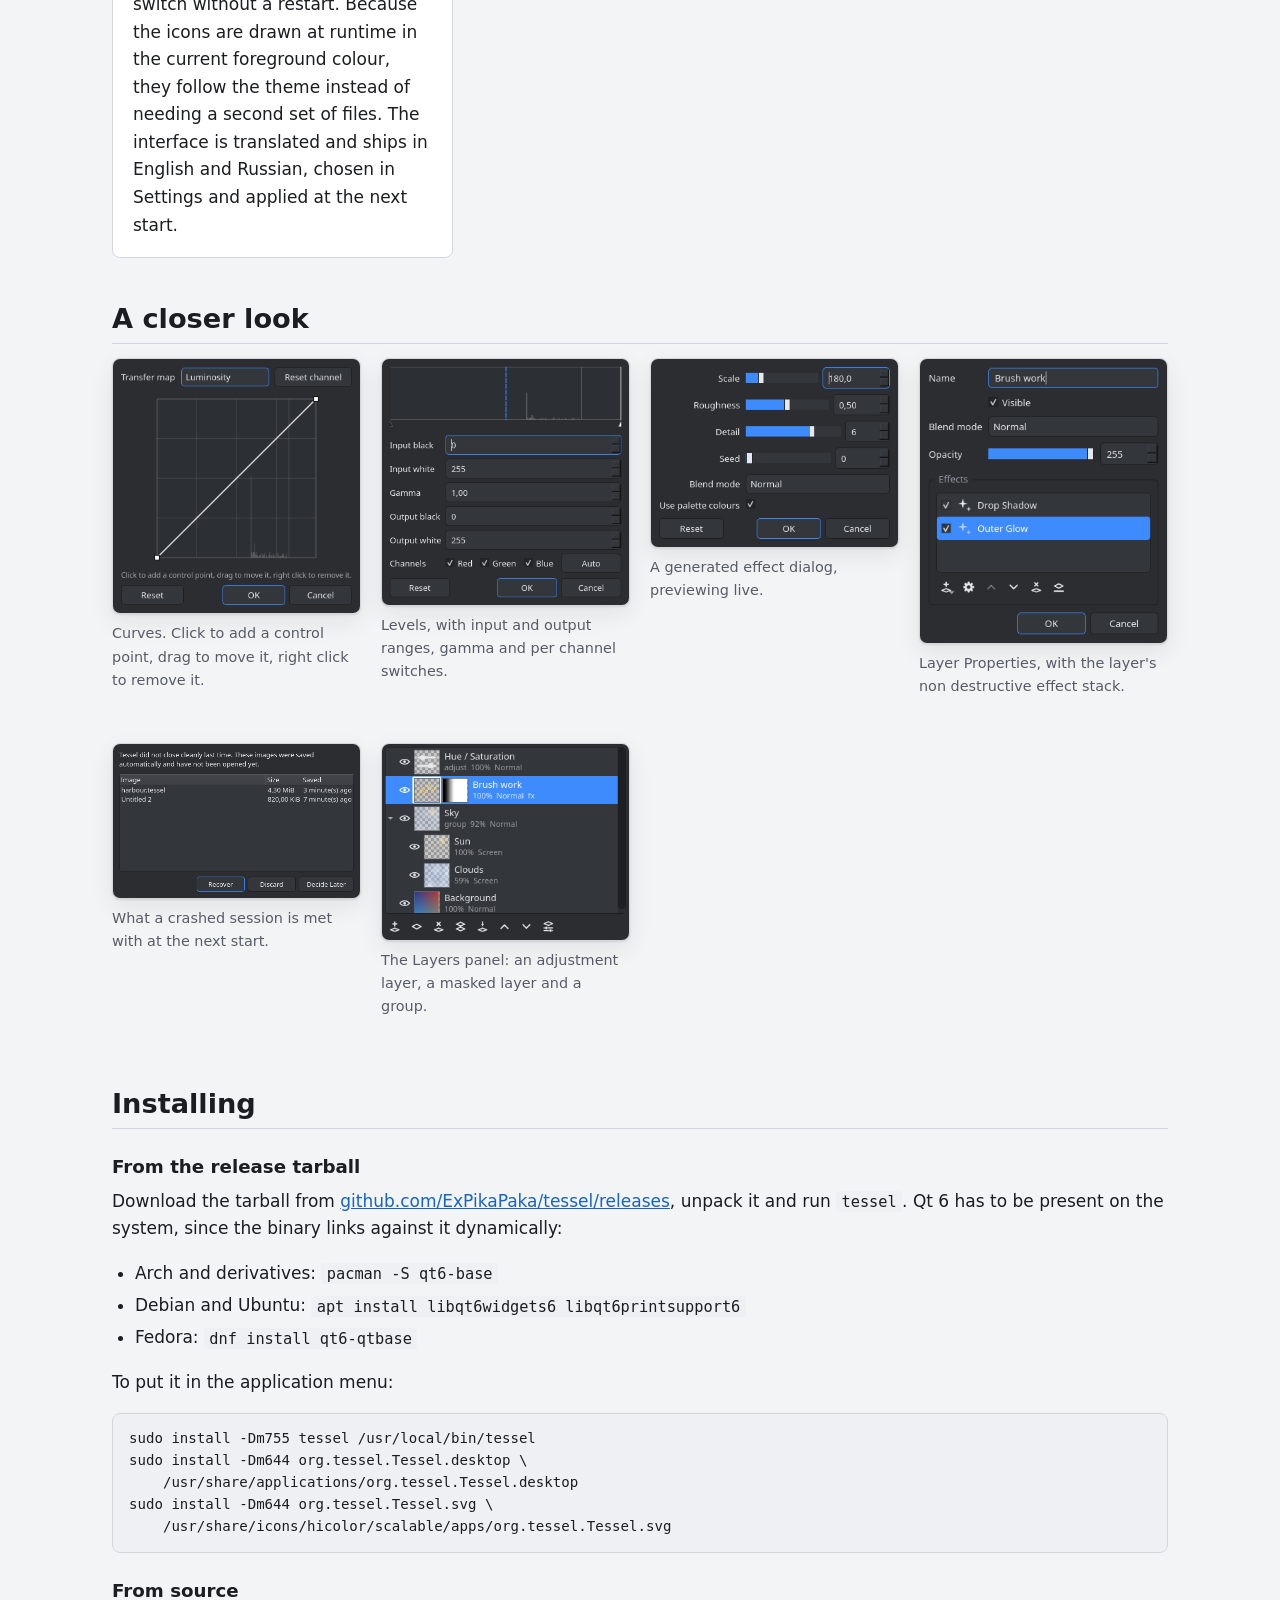
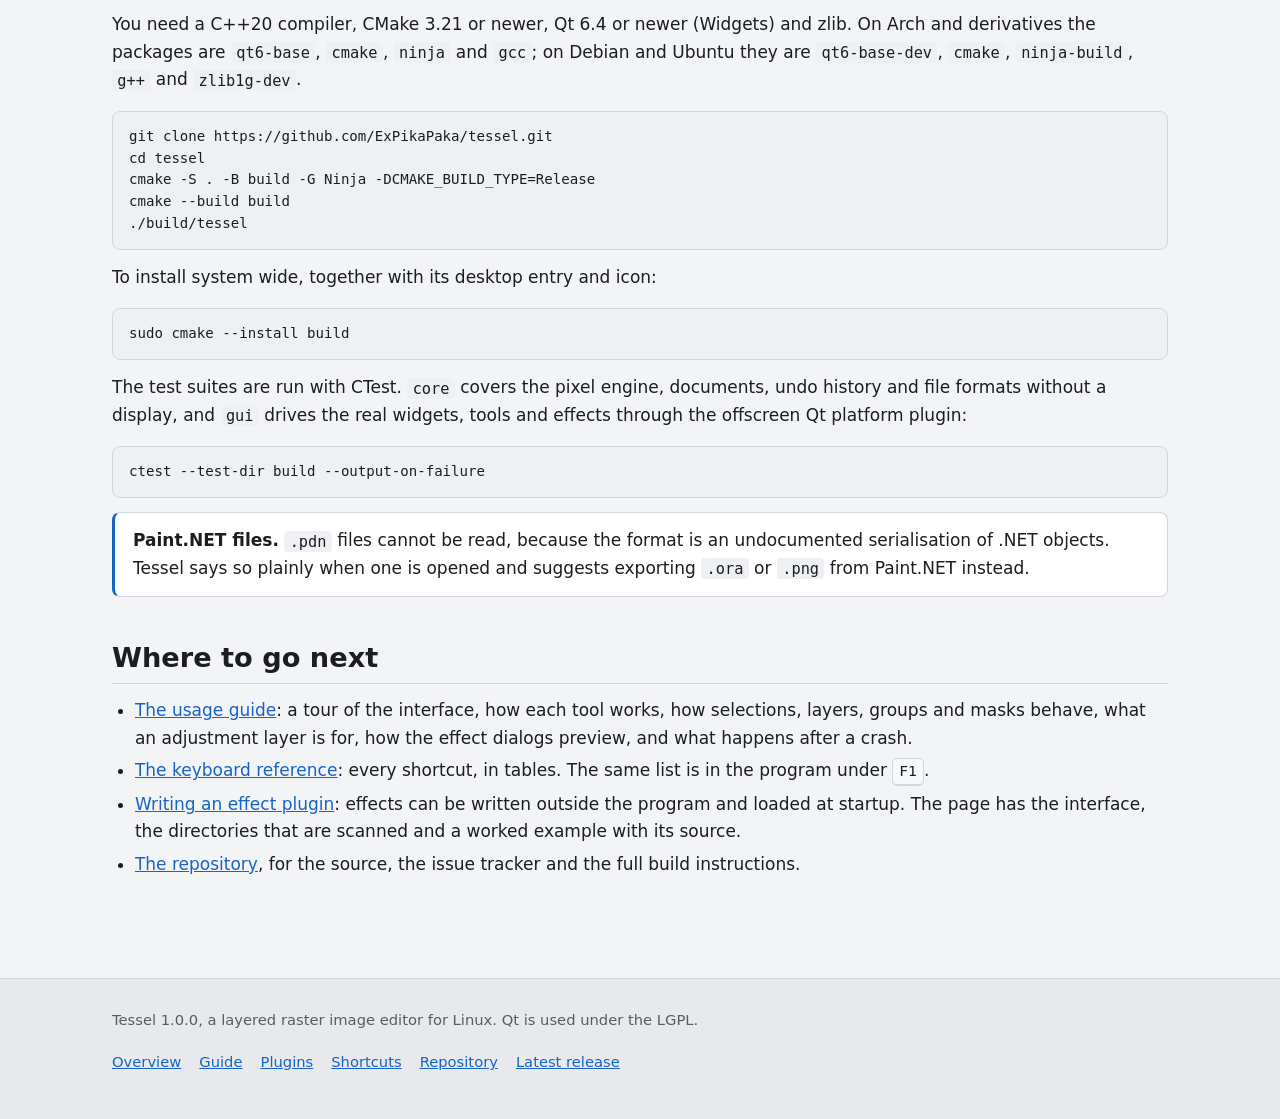
==== commit 333e5439: "Describe everything that landed, and picture it Masks, groups, adjustment layers, per layer effect s" ====
--- a/docs/index.html
+++ b/docs/index.html
@@ -4,7 +4,7 @@
 <meta charset="utf-8">
 <meta name="viewport" content="width=device-width, initial-scale=1">
 <title>Tessel - a layered raster image editor for Linux</title>
-<meta name="description" content="Tessel is a layered raster image editor for Linux, written from scratch in C++20 with Qt 6: 19 tools, 14 blend modes, 13 adjustments, 40 effects and a native layered file format.">
+<meta name="description" content="Tessel is a layered raster image editor for Linux, written from scratch in C++20 with Qt 6: 19 tools, 14 blend modes, 13 adjustments, 40 effects, layer groups and masks, adjustment layers and a native layered file format.">
 <link rel="icon" href="data:image/svg+xml,%3Csvg xmlns='http://www.w3.org/2000/svg' viewBox='0 0 16 16'%3E%3Crect width='16' height='16' rx='4' fill='%233d8bfd'/%3E%3Cpath d='M3 11h10v2H3z' fill='%23e6e8eb'/%3E%3C/svg%3E">
 <link rel="stylesheet" href="style.css">
 <script src="theme.js"></script>
@@ -36,7 +36,7 @@
     <p class="version">Version 1.0.0</p>
     <p class="lede">Tessel is a raster image editor written from scratch in C++20 with Qt 6.
       It follows the way of working that Paint.NET made popular: a tool palette on the left,
-      Colors below it, History and Layers on the right, a tool options bar under the main
+      History, Layers and Colors on the right, a tool options bar under the main
       toolbar, and a status bar that always tells you where the cursor is, how big the
       selection is and what the zoom level is.</p>
     <p class="actions">
@@ -47,8 +47,8 @@
   </div>
 
   <figure>
-    <img src="screenshots/main-dark.png" width="1280" height="820"
-         alt="The Tessel window in its dark theme: menu bar and main toolbar at the top, tool options bar beneath them, Tools palette and Colors panel on the left, History and Layers panels on the right, and an image open on the checkered canvas.">
+    <img src="screenshots/main-dark.png" width="1760" height="1000"
+         alt="The Tessel window in its dark theme: menu bar and main toolbar at the top, the Paintbrush options bar beneath them, the Tools palette on the left, the History, Layers and Colors panels on the right, and an image open on the canvas with an elliptical selection on it.">
     <figcaption>The main window. There is a
       <a href="screenshots/main-light.png">light theme</a> as well, and the theme is chosen
       in Settings.</figcaption>
@@ -64,7 +64,9 @@
     <p>The pixel engine has no GUI dependency, so it is tested headless; the interface is
       tested through the offscreen Qt platform plugin. Pixel work is spread over scanlines in
       parallel, blurs use a three pass box approximation of a gaussian, and resampling is done
-      in premultiplied alpha so transparent edges do not bleed.</p>
+      in premultiplied alpha so transparent edges do not bleed. The composite is cached in a
+      grid of 64 pixel tiles, so painting in the corner of a large image costs what the corner
+      costs rather than what the image costs.</p>
   </section>
 
   <section id="features">
@@ -92,6 +94,20 @@
           from any readable image file.</p>
       </li>
       <li>
+        <h3>Groups and masks</h3>
+        <p>Layers are a tree: a group has its own name, visibility, opacity, blend mode and
+          mask, and acts on its children together. Any layer can carry an 8 bit mask that
+          scales its alpha, painted with the ordinary tools and shown as a second thumbnail
+          beside the layer's own.</p>
+      </li>
+      <li>
+        <h3>Nothing baked in until you say so</h3>
+        <p>An adjustment layer holds an effect and applies it to everything below it inside
+          its group, re-editable for ever. An ordinary layer can carry a whole stack of
+          effects, applied when it is composited and flattened into the pixels only when you
+          ask.</p>
+      </li>
+      <li>
         <h3>13 adjustments</h3>
         <p>Auto Level, Black and White, Brightness / Contrast, Color Balance, Color
           Temperature, Curves, Hue / Saturation, Invert Alpha, Invert Colors, Levels,
@@ -115,22 +131,46 @@
       <li>
         <h3>Layered and flat file formats</h3>
         <p><code>.tessel</code> is the native format, a zip holding one PNG per layer, a JSON
-          manifest, the selection and a flattened preview. <code>.ora</code> (OpenRaster) keeps
-          layers, opacity and blend modes and is read by Krita, GIMP and MyPaint. PNG, JPEG,
+          manifest, the selection and a flattened preview; the manifest nests, so groups,
+          masks, adjustment layers and effect stacks all come back as they went in.
+          <code>.ora</code> (OpenRaster) keeps layers, opacity and blend modes, writes groups
+          as nested stacks, and is read by Krita, GIMP and MyPaint. PNG, JPEG,
           BMP, TIFF, WebP, TGA, GIF and ICO are there too, along with anything else the Qt
           image plugins on the system can handle.</p>
       </li>
       <li>
-        <h3>Dark and light themes</h3>
+        <h3>Tablets and brush options</h3>
+        <p>A pen's pressure can drive the width of a stroke, its opacity, or both, each a
+          switch of its own and both off by default. Beside them: stabilisation for a
+          steadier line, brush tips loaded from a PNG, an antialiasing level rather than a
+          switch, and Overwrite in the Blending box.</p>
+      </li>
+      <li>
+        <h3>Autosave and crash recovery</h3>
+        <p>Every changed image is written to a recovery copy on a timer, on a worker thread.
+          A run that ends cleanly leaves no trace; a run that does not is met at the next
+          start with a list of what it left behind and the choice to recover it, discard it,
+          or decide later. The images that were open are offered again too.</p>
+      </li>
+      <li>
+        <h3>Effect plugins</h3>
+        <p>Effects can be written outside the program and loaded at startup, and they appear
+          in the menus, the adjustment layers and the effect stacks exactly as the built in
+          ones do. <a href="plugins.html">Writing one</a> is one documented header and a
+          lambda.</p>
+      </li>
+      <li>
+        <h3>Dark and light themes, English and Russian</h3>
         <p>Both themes are built in and switch without a restart. Because the icons are drawn
           at runtime in the current foreground colour, they follow the theme instead of
-          needing a second set of files.</p>
+          needing a second set of files. The interface is translated and ships in English and
+          Russian, chosen in Settings and applied at the next start.</p>
       </li>
     </ul>
   </section>
 
   <section id="dialogs">
-    <h2>Dialogs</h2>
+    <h2>A closer look</h2>
     <ul class="shots">
       <li>
         <figure>
@@ -151,6 +191,27 @@
           <img src="screenshots/dialog-effect.png" width="360" height="274"
                alt="The generated dialog for the Clouds effect: slider and value pairs for Scale, Roughness, Detail and Seed, a blend mode box, a checkbox for using the palette colours, and Reset, OK and Cancel buttons.">
           <figcaption>A generated effect dialog, previewing live.</figcaption>
+        </figure>
+      </li>
+      <li>
+        <figure>
+          <img src="screenshots/dialog-layer-properties.png" width="340" height="391"
+               alt="The Layer Properties dialog: a Name field reading Brush work, a Visible checkbox, a Blend mode box, an Opacity slider, and an Effects box listing Drop Shadow and Outer Glow above a row of buttons.">
+          <figcaption>Layer Properties, with the layer's non destructive effect stack.</figcaption>
+        </figure>
+      </li>
+      <li>
+        <figure>
+          <img src="screenshots/dialog-recovery.png" width="484" height="302"
+               alt="The Recover Unsaved Images dialog: a sentence saying Tessel did not close cleanly last time, a table of two images with their sizes and when they were saved, and the buttons Recover, Discard and Decide Later.">
+          <figcaption>What a crashed session is met with at the next start.</figcaption>
+        </figure>
+      </li>
+      <li>
+        <figure>
+          <img src="screenshots/panel-layers.png" width="349" height="277"
+               alt="The Layers panel showing an adjustment layer, a layer with a mask thumbnail and the word fx, an expanded group holding two children, and the background.">
+          <figcaption>The Layers panel: an adjustment layer, a masked layer and a group.</figcaption>
         </figure>
       </li>
     </ul>
@@ -206,7 +267,8 @@
     <h2>Where to go next</h2>
     <ul>
       <li><a href="guide.html">The usage guide</a>: a tour of the interface, how each tool
-        works, how selections and layers behave, and how the effect dialogs preview.</li>
+        works, how selections, layers, groups and masks behave, what an adjustment layer is
+        for, how the effect dialogs preview, and what happens after a crash.</li>
       <li><a href="shortcuts.html">The keyboard reference</a>: every shortcut, in tables.
         The same list is in the program under <kbd>F1</kbd>.</li>
       <li><a href="plugins.html">Writing an effect plugin</a>: effects can be written
--- a/docs/style.css
+++ b/docs/style.css
@@ -410,6 +410,25 @@
     font-size: .9rem;
 }
 
+/* A picture of something small, such as a dialog or the tool palette. Stretched
+   to the width of the column it only gets blurry, so it keeps its own size. */
+figure.narrow img {
+    width: auto;
+    max-width: 100%;
+    margin-inline: auto;
+}
+
+/* The tool options bar is one long row. Below the width it was grabbed at its
+   labels stop being readable, so it scrolls sideways rather than shrinking. */
+figure.strip {
+    overflow-x: auto;
+}
+
+figure.strip img {
+    width: auto;
+    max-width: none;
+}
+
 .shots {
     display: grid;
     grid-template-columns: repeat(auto-fit, minmax(240px, 1fr));
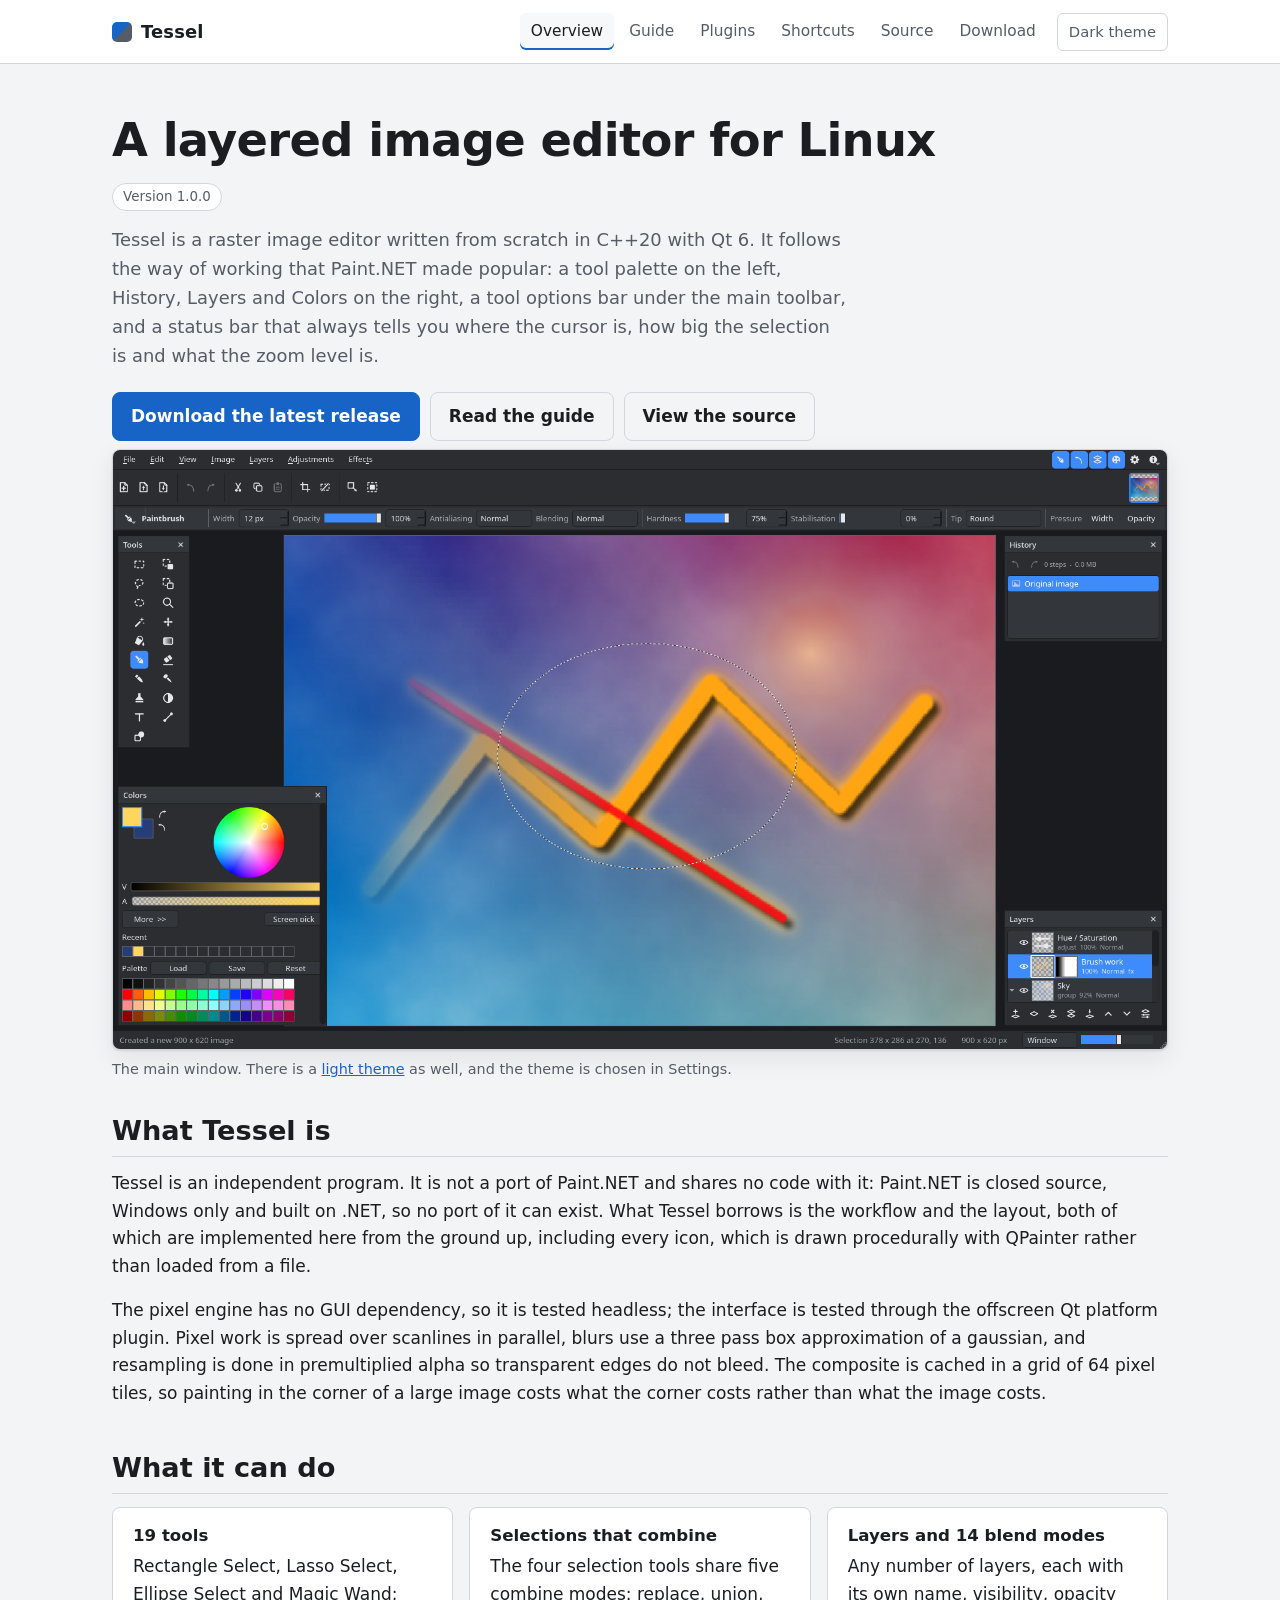
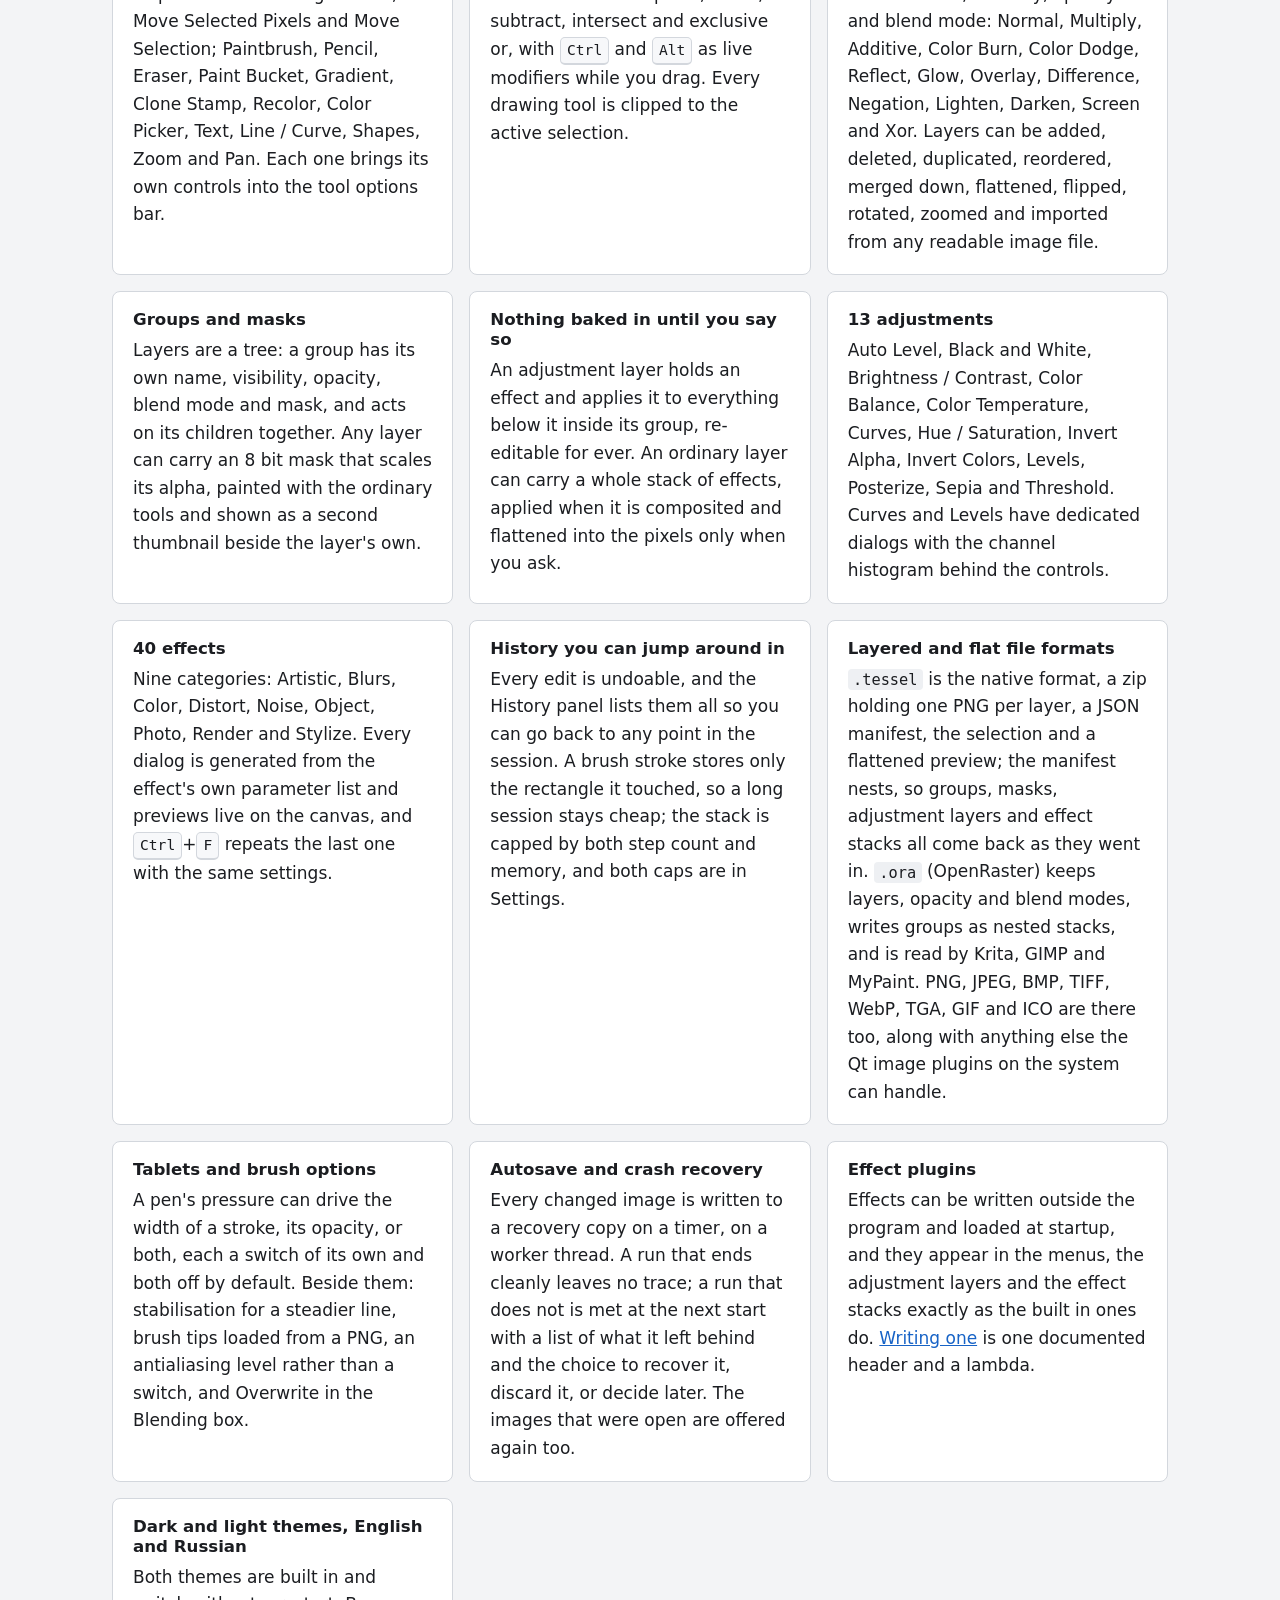
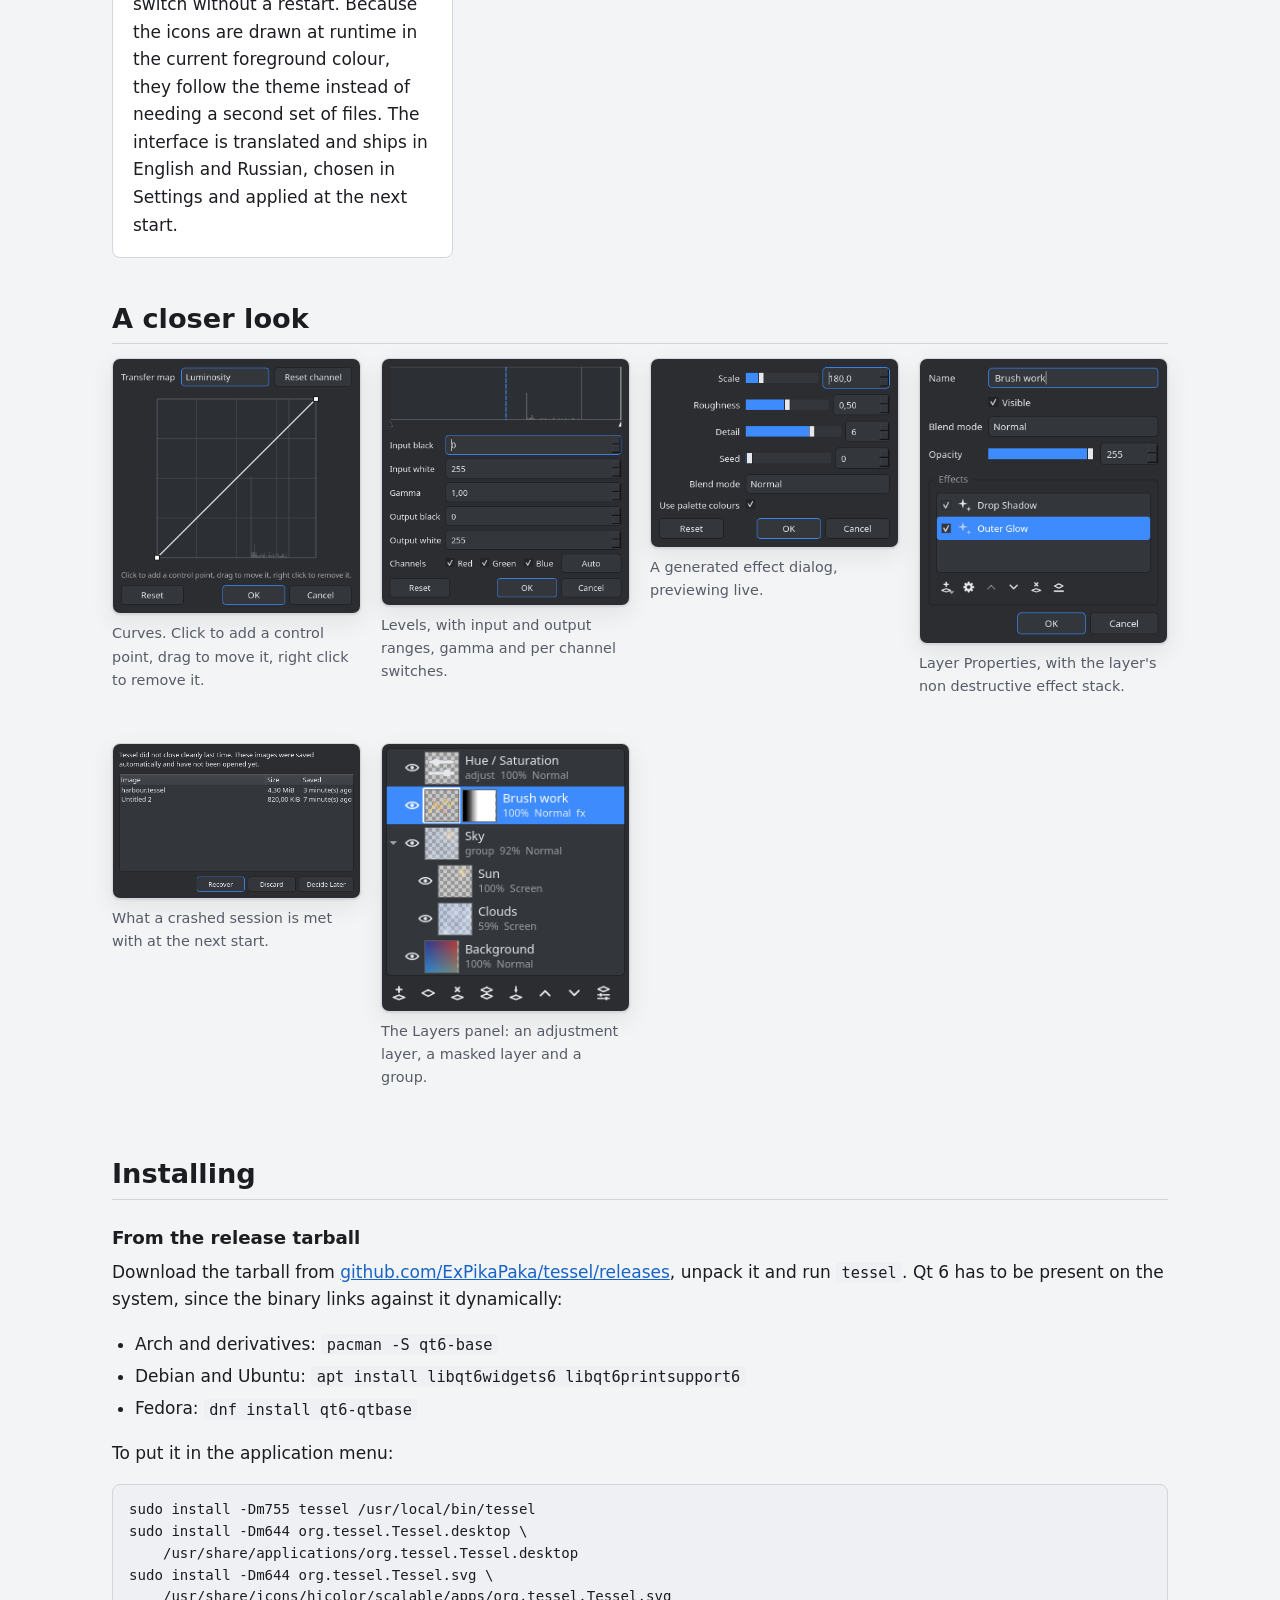
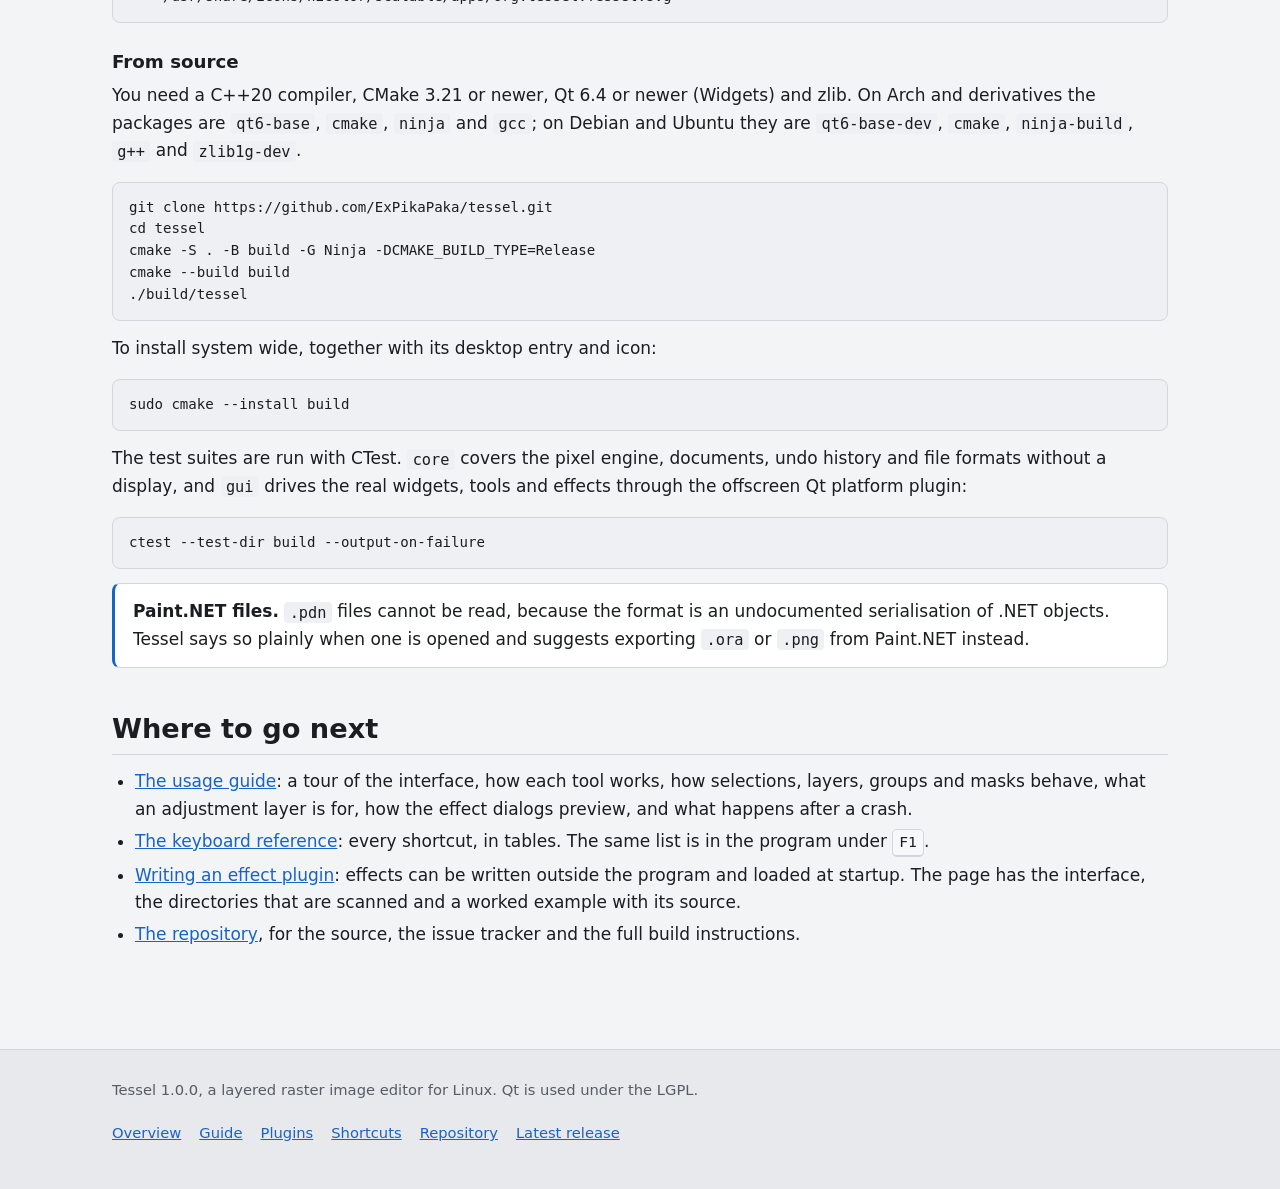
==== commit cb844980: "Put the panels in the corners Qt's docking gives a panel a strip down one side of the window and giv" ====
--- a/docs/index.html
+++ b/docs/index.html
@@ -48,7 +48,7 @@
 
   <figure>
     <img src="screenshots/main-dark.png" width="1760" height="1000"
-         alt="The Tessel window in its dark theme: menu bar and main toolbar at the top, the Paintbrush options bar beneath them, the Tools palette on the left, the History, Layers and Colors panels on the right, and an image open on the canvas with an elliptical selection on it.">
+         alt="The Tessel window in its dark theme: menu bar and main toolbar at the top, the Paintbrush options bar beneath them, the Tools palette in the top left corner, History in the top right, Colors in the bottom left and Layers in the bottom right, and an image open on the canvas beneath them with an elliptical selection on it.">
     <figcaption>The main window. There is a
       <a href="screenshots/main-light.png">light theme</a> as well, and the theme is chosen
       in Settings.</figcaption>
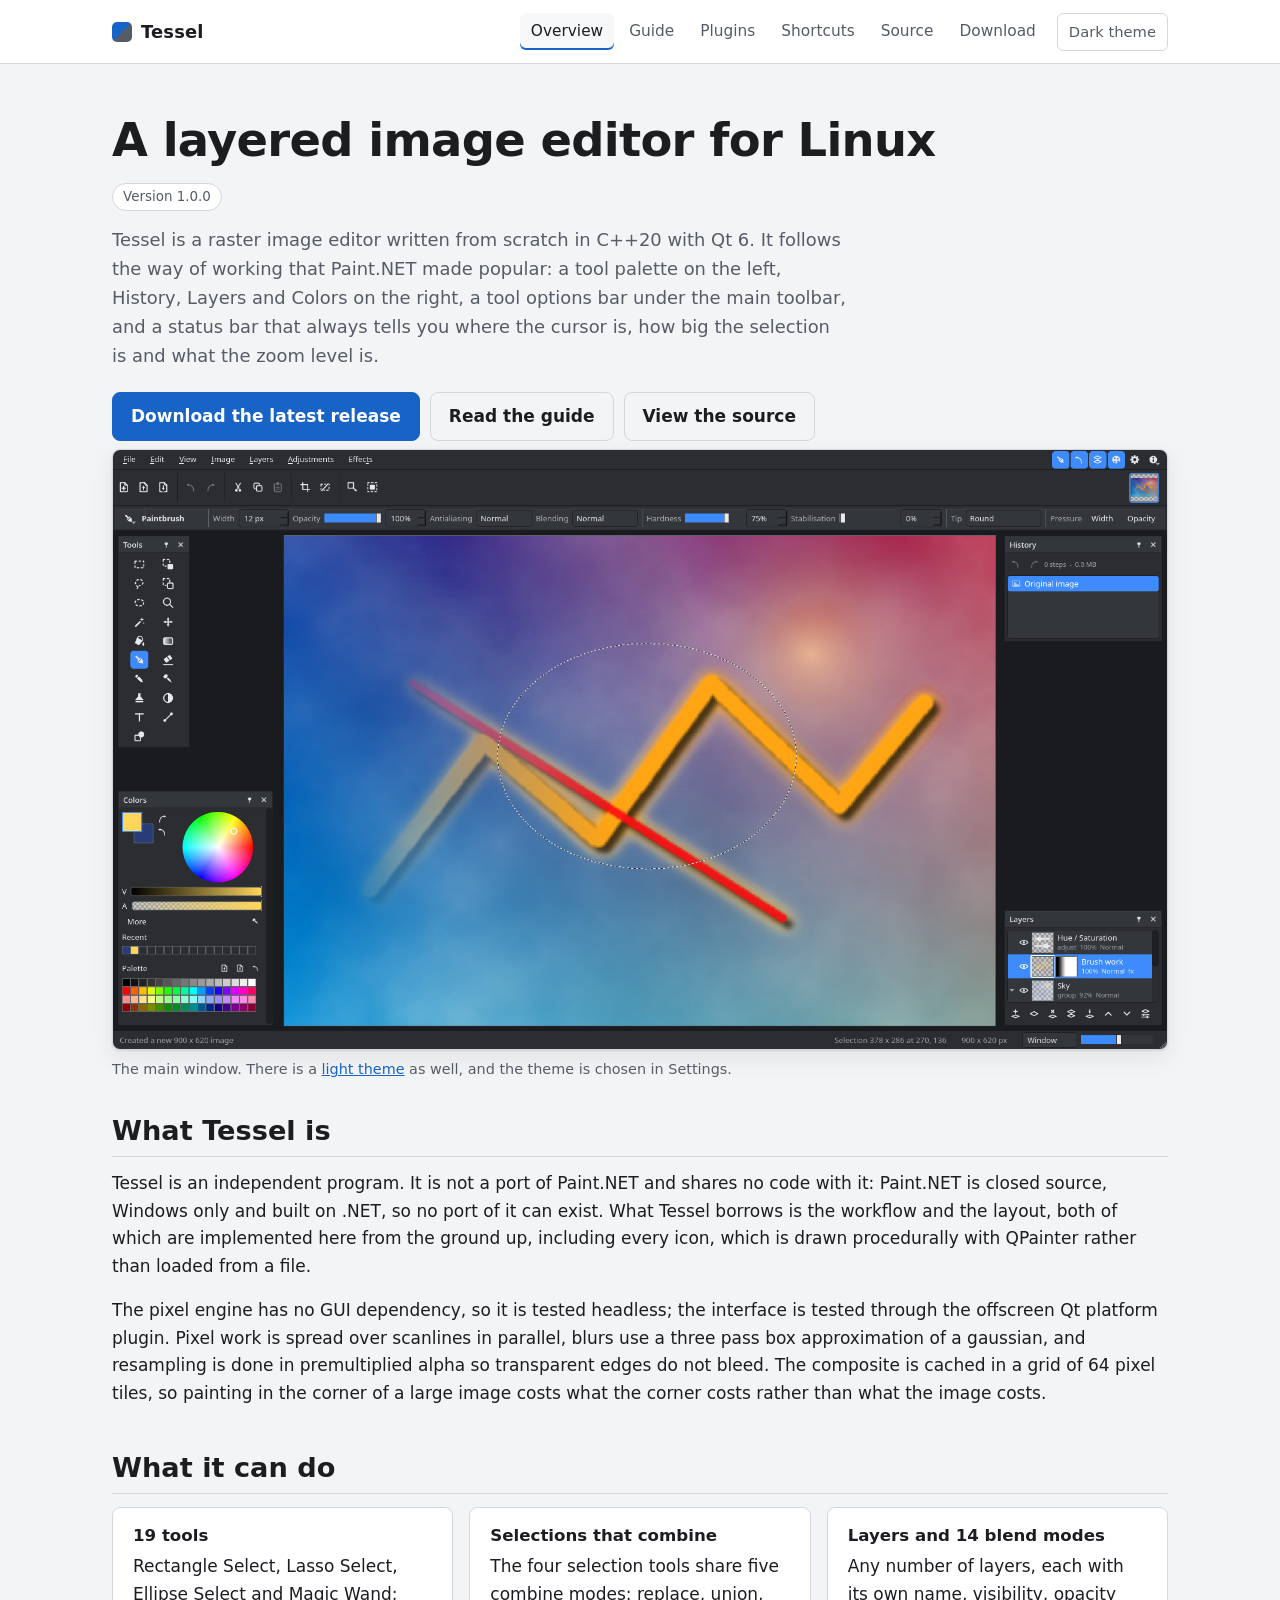
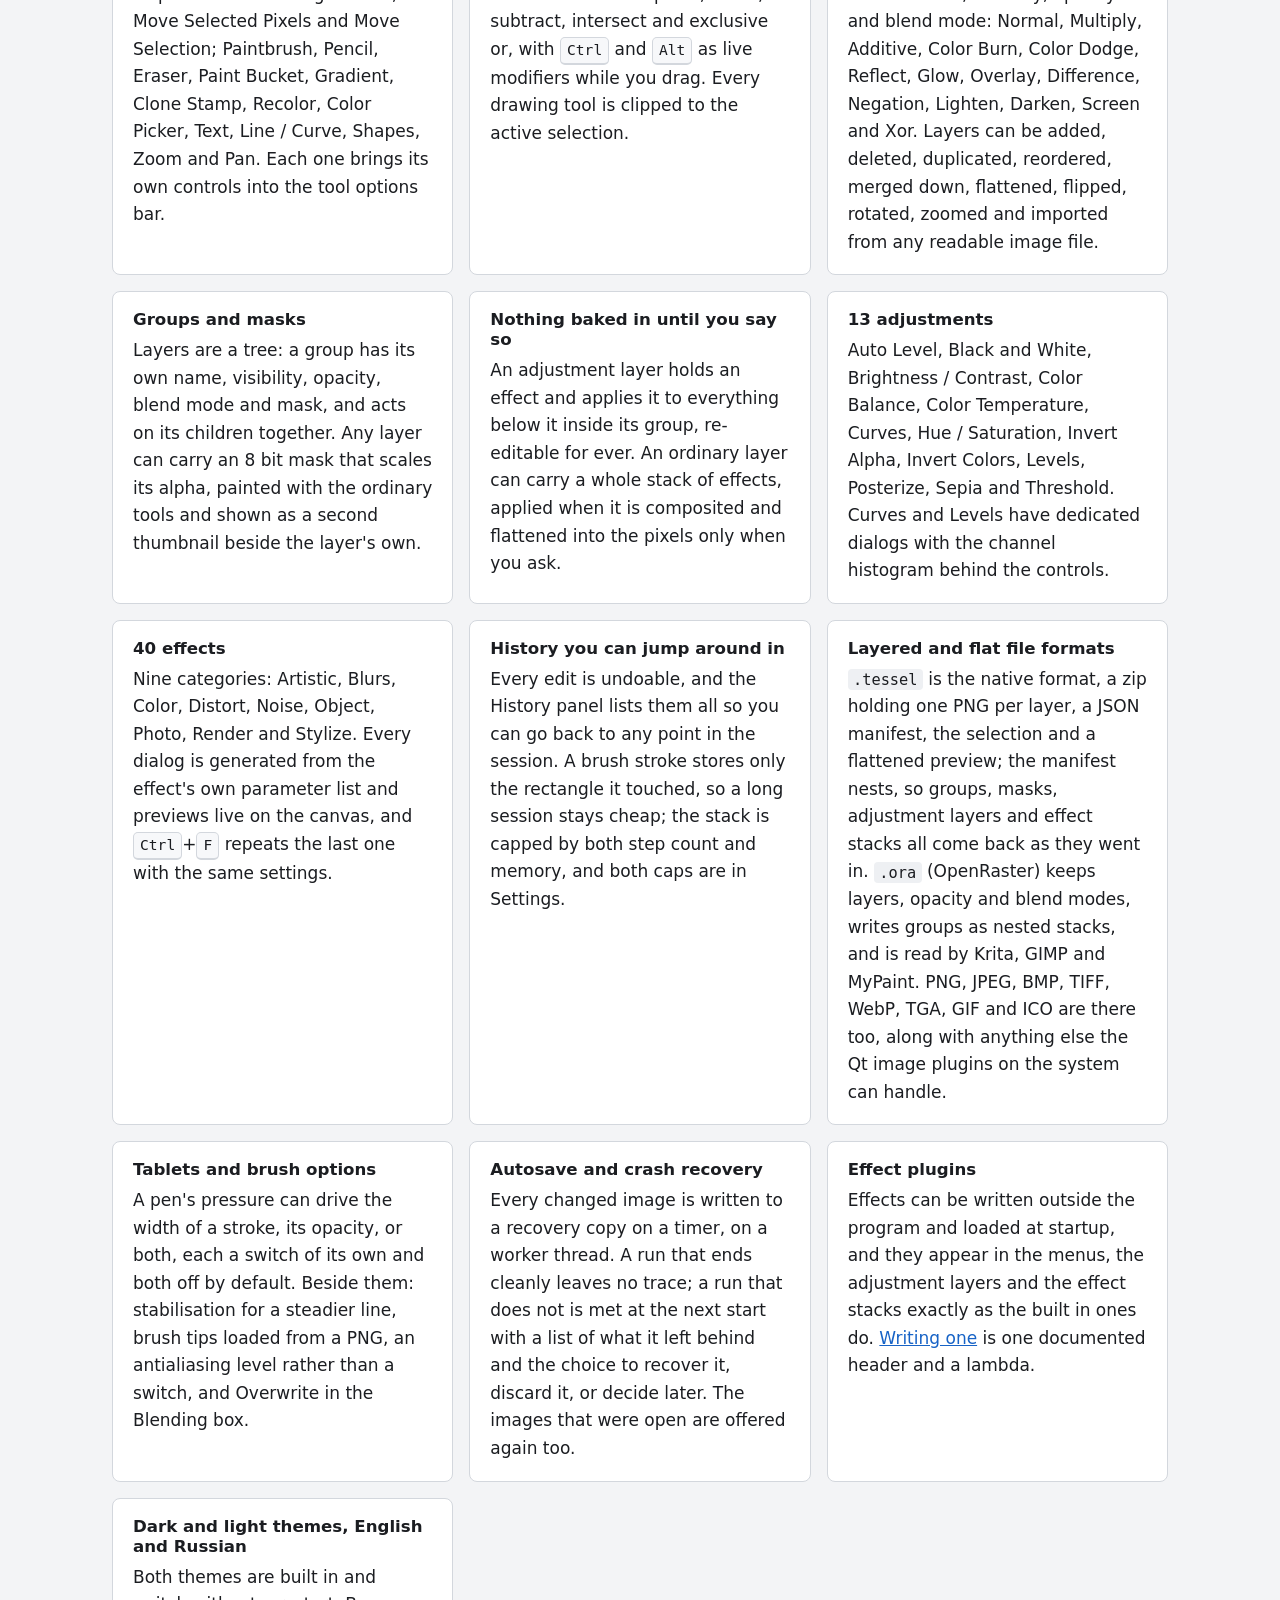
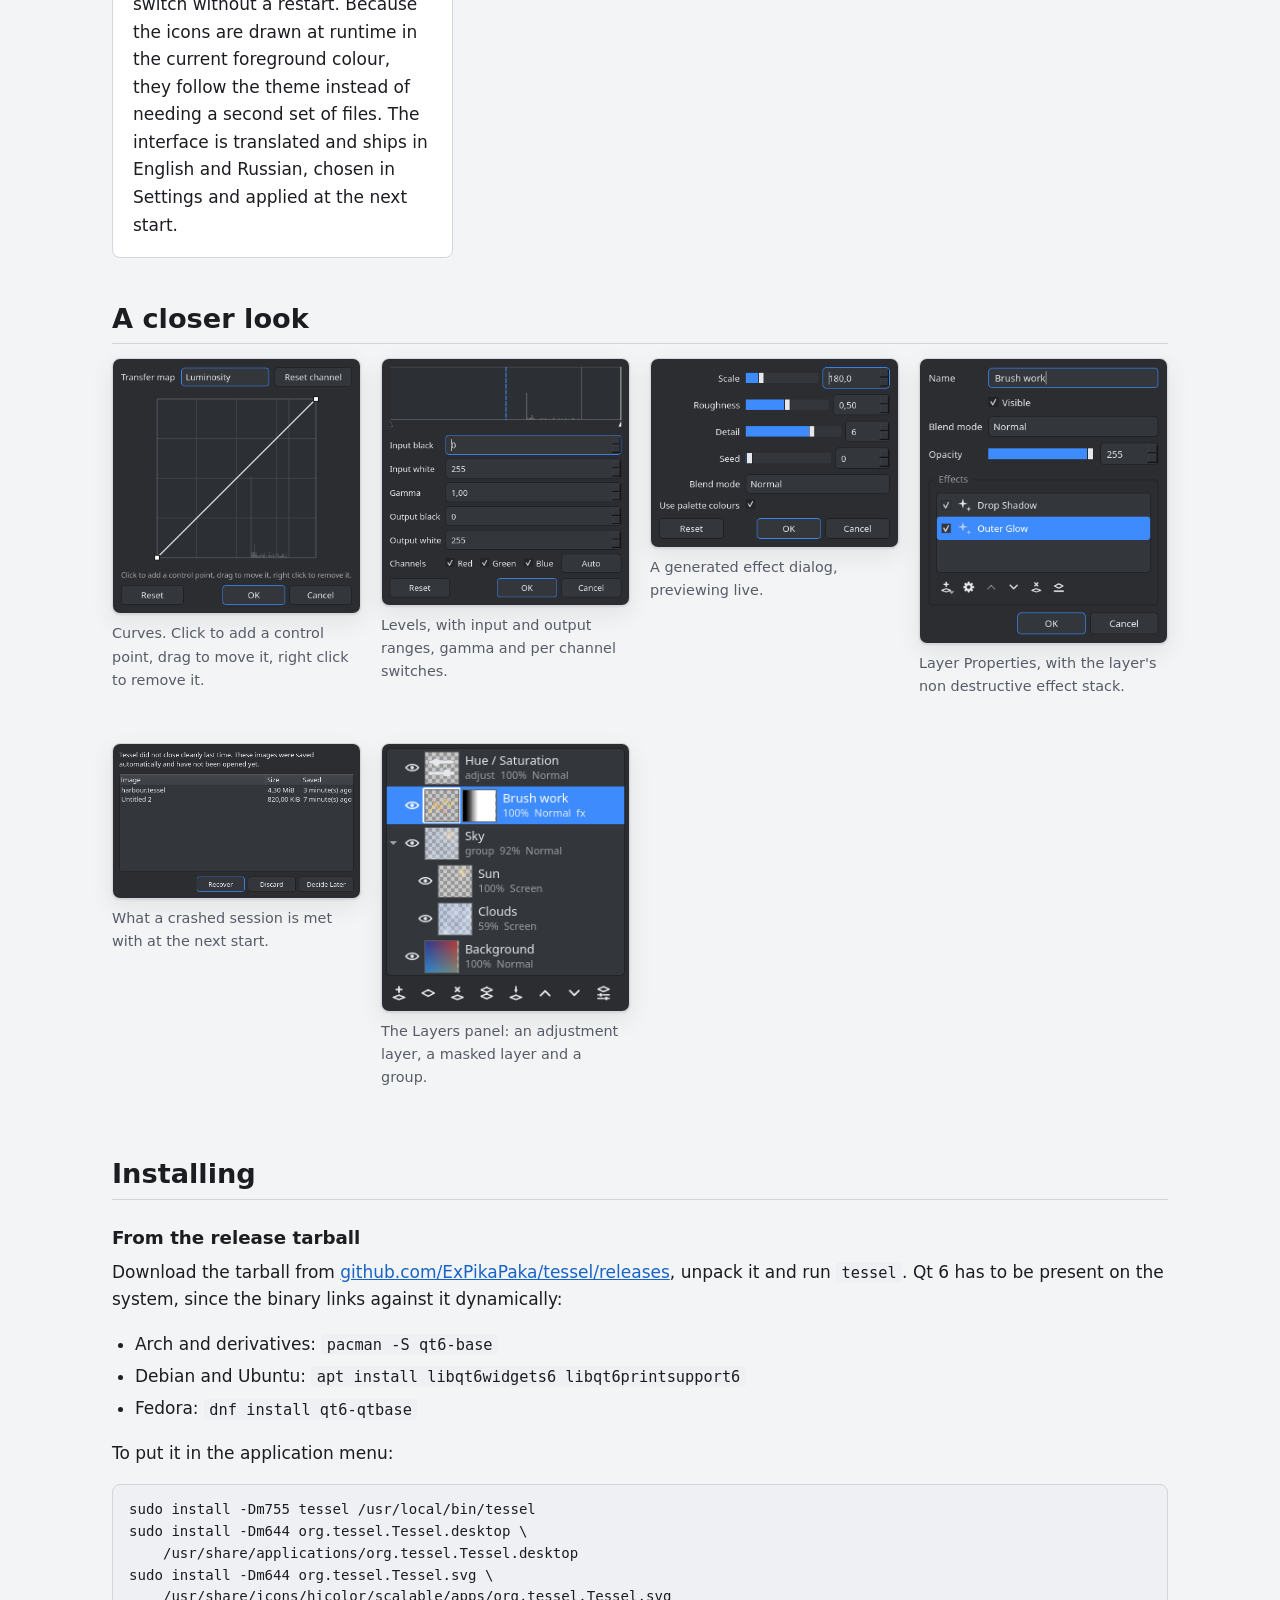
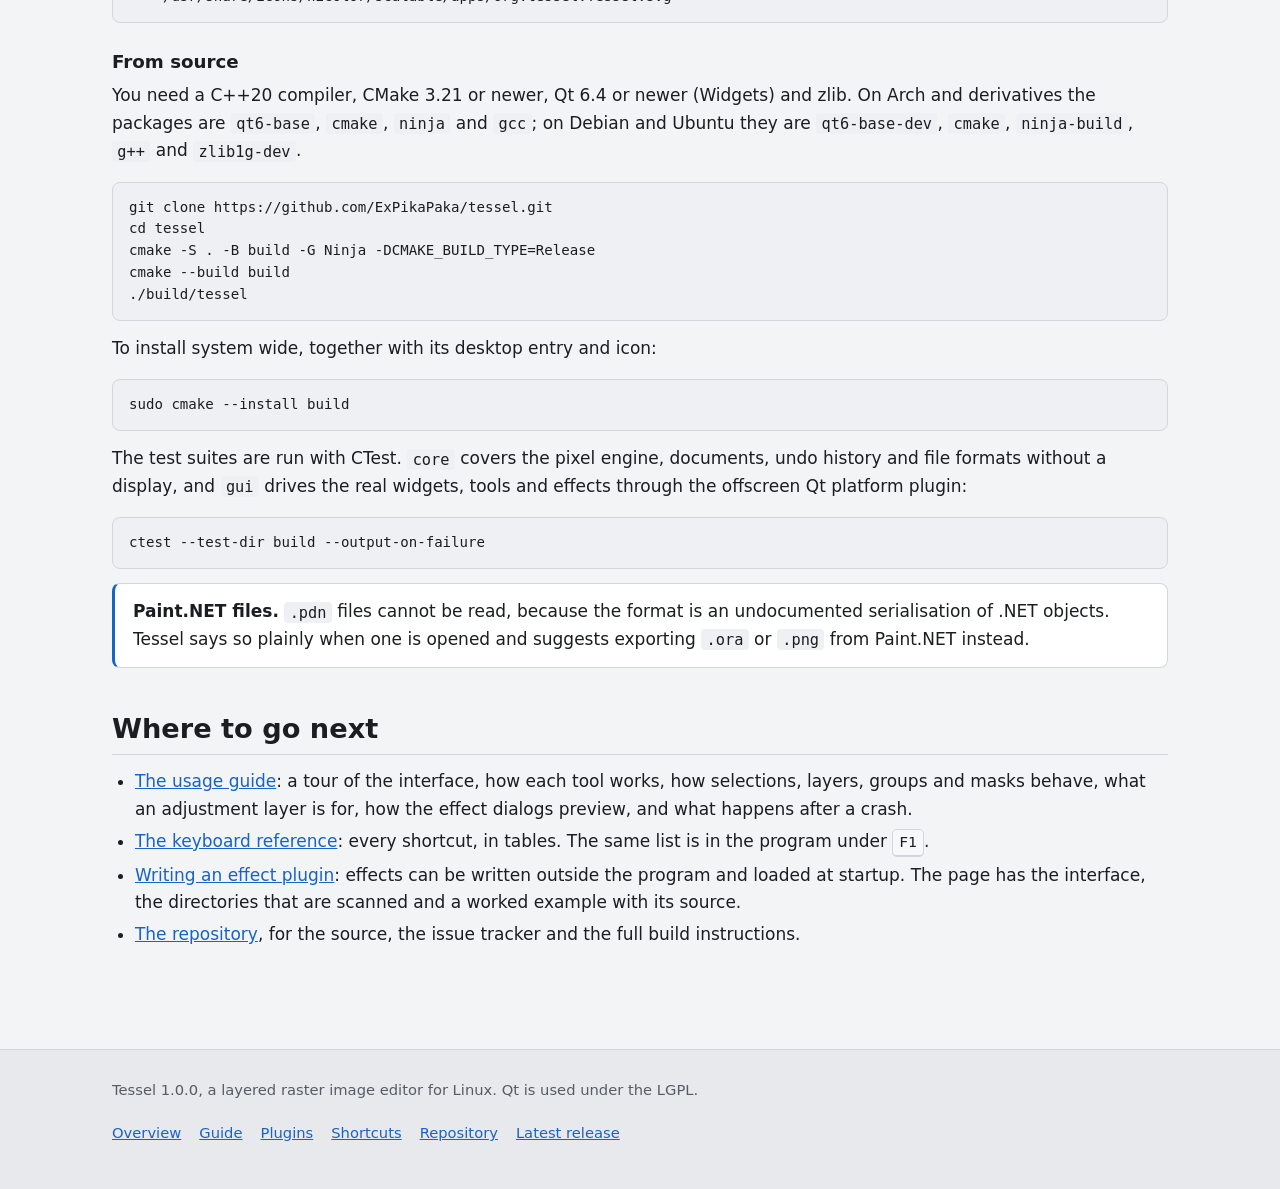
==== commit a413d798: "Let the panels float, and keep them off each other Three things the corners alone did not answer.  A" ====
--- a/docs/index.html
+++ b/docs/index.html
@@ -209,7 +209,7 @@
       </li>
       <li>
         <figure>
-          <img src="screenshots/panel-layers.png" width="349" height="277"
+          <img src="screenshots/panel-layers.png" width="262" height="283"
                alt="The Layers panel showing an adjustment layer, a layer with a mask thumbnail and the word fx, an expanded group holding two children, and the background.">
           <figcaption>The Layers panel: an adjustment layer, a masked layer and a group.</figcaption>
         </figure>
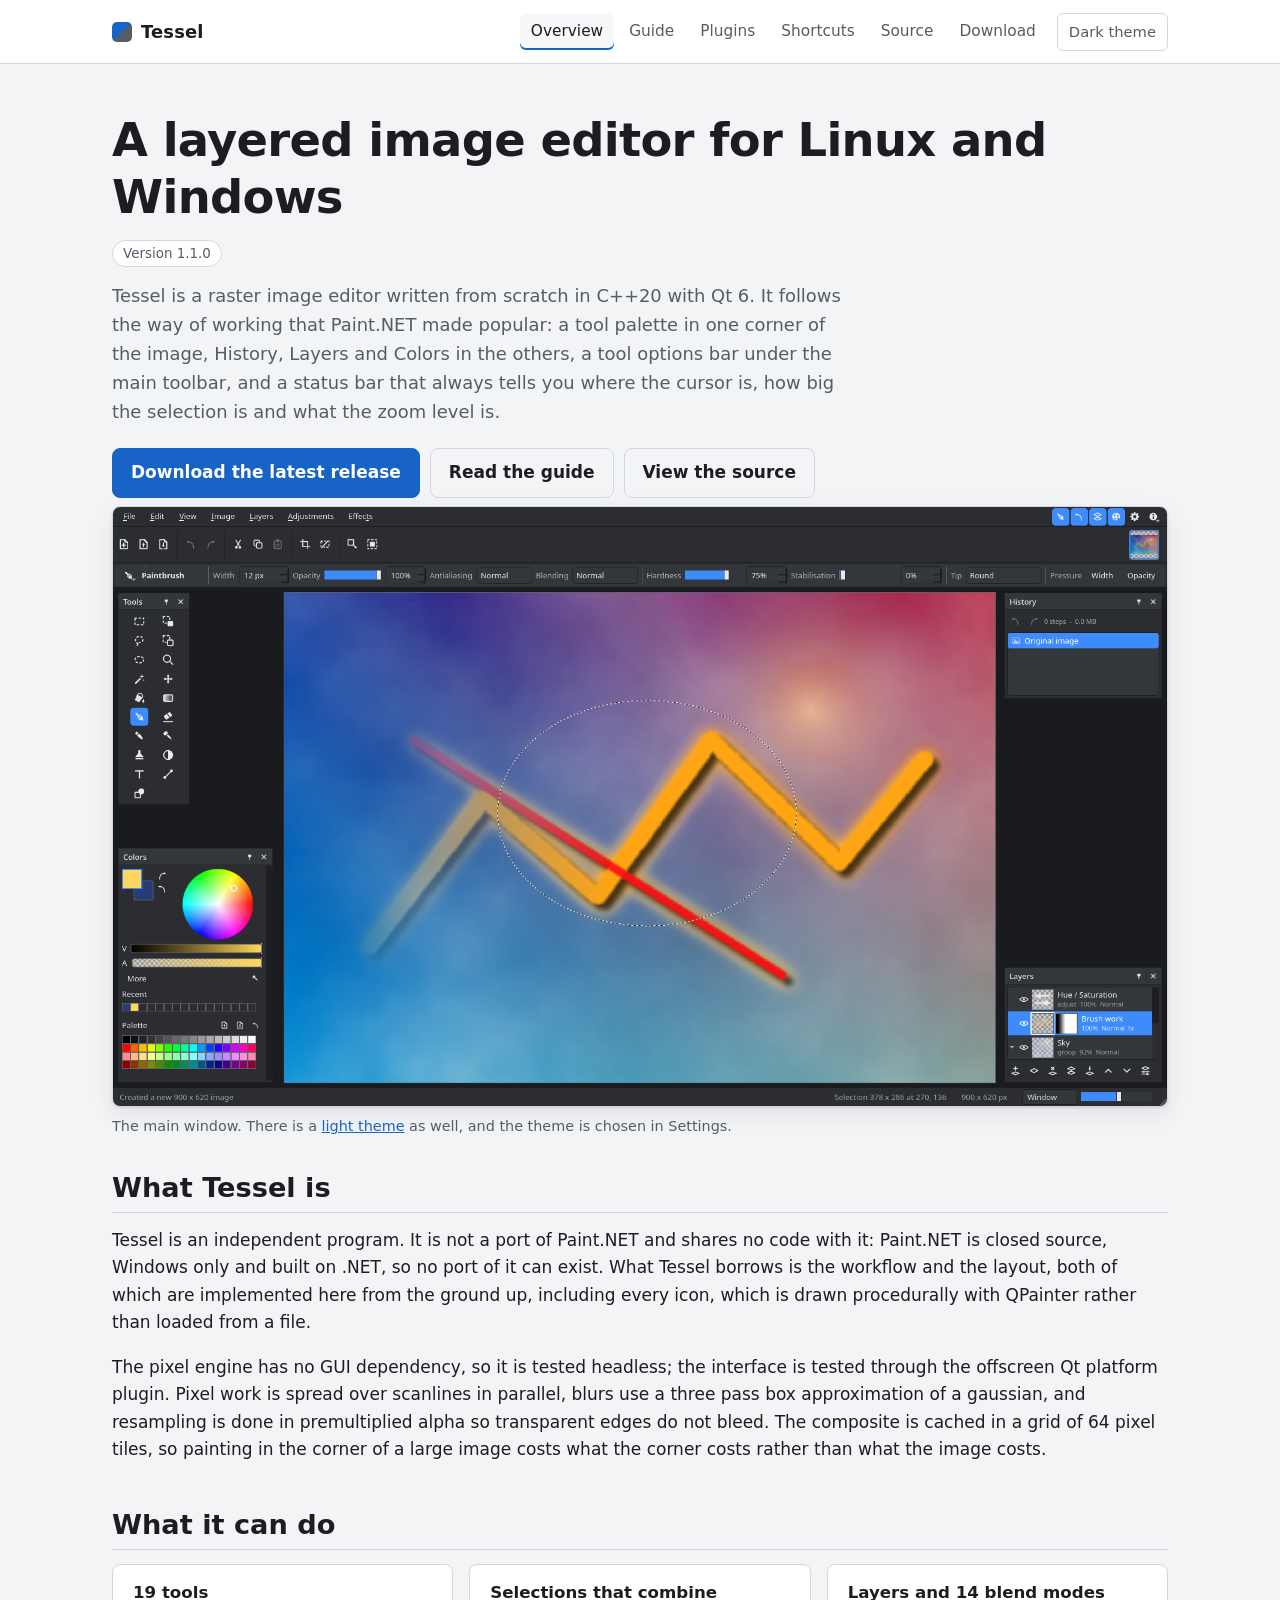
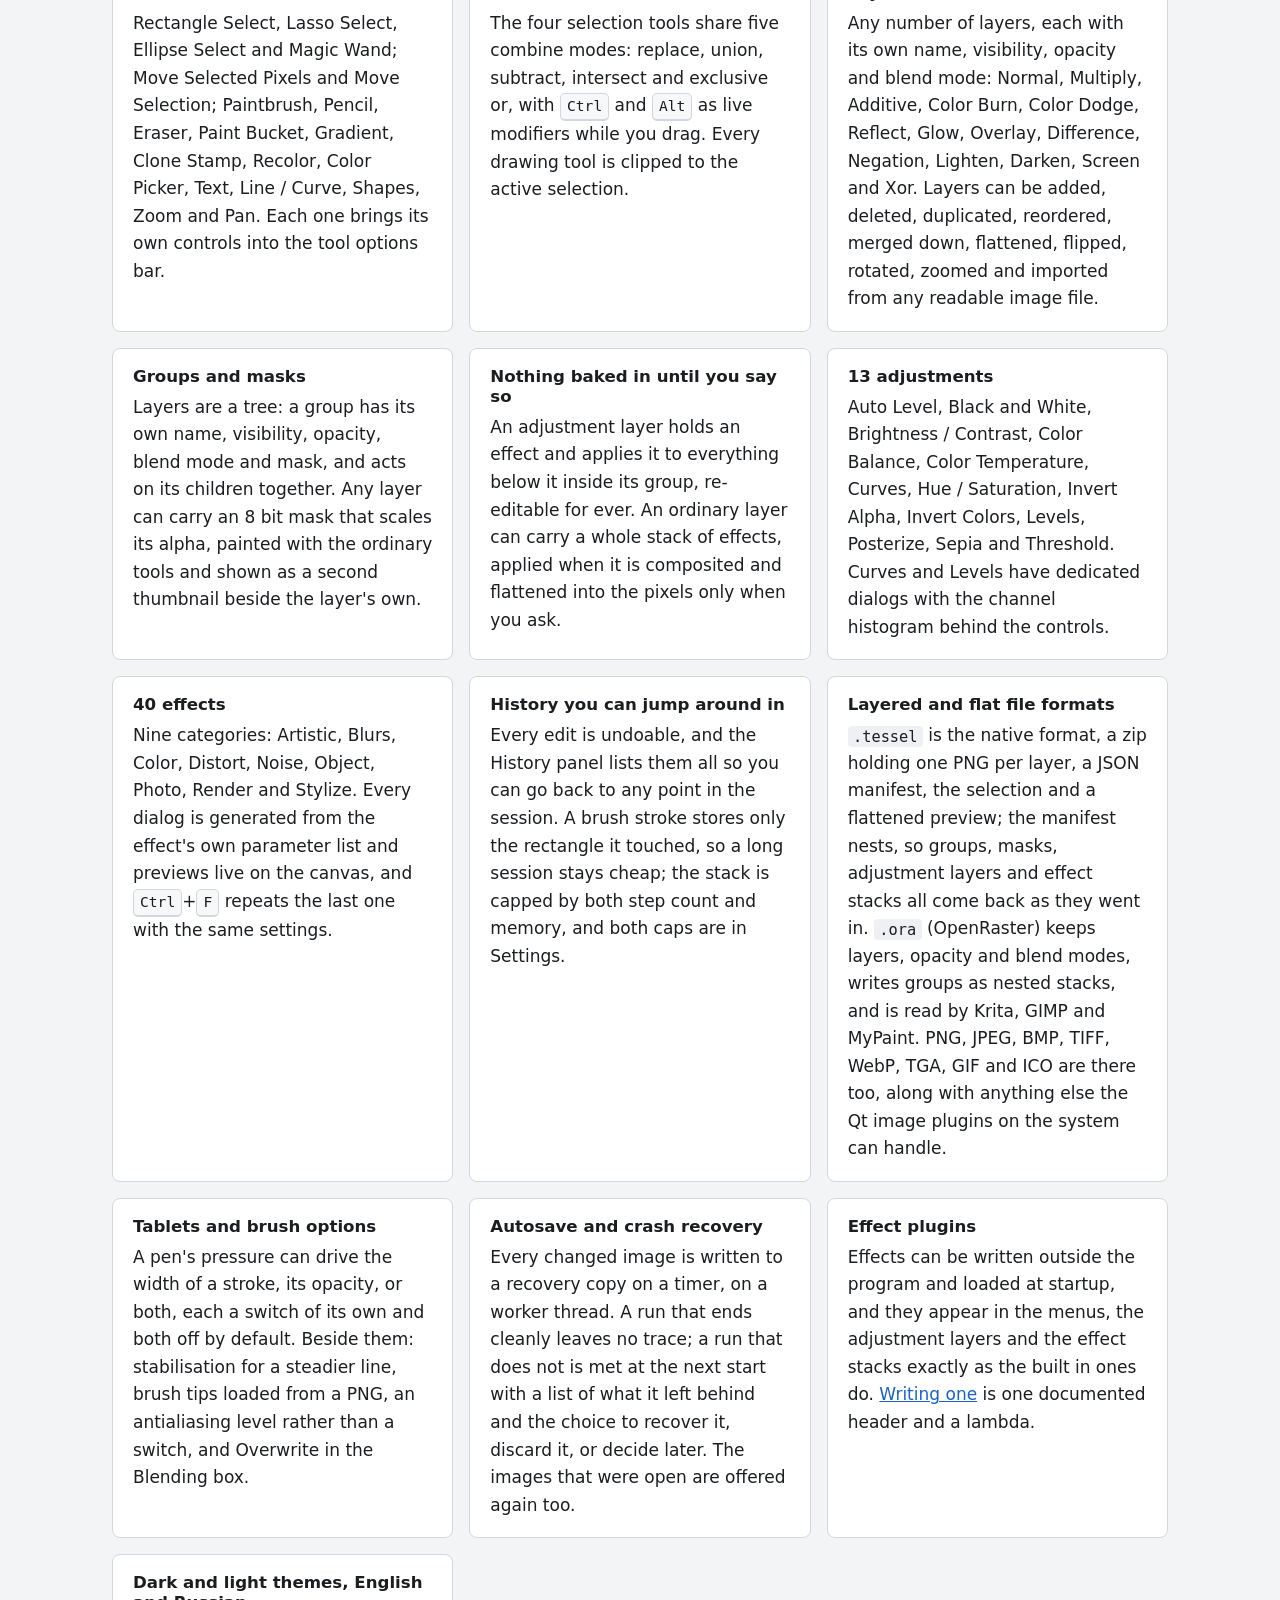
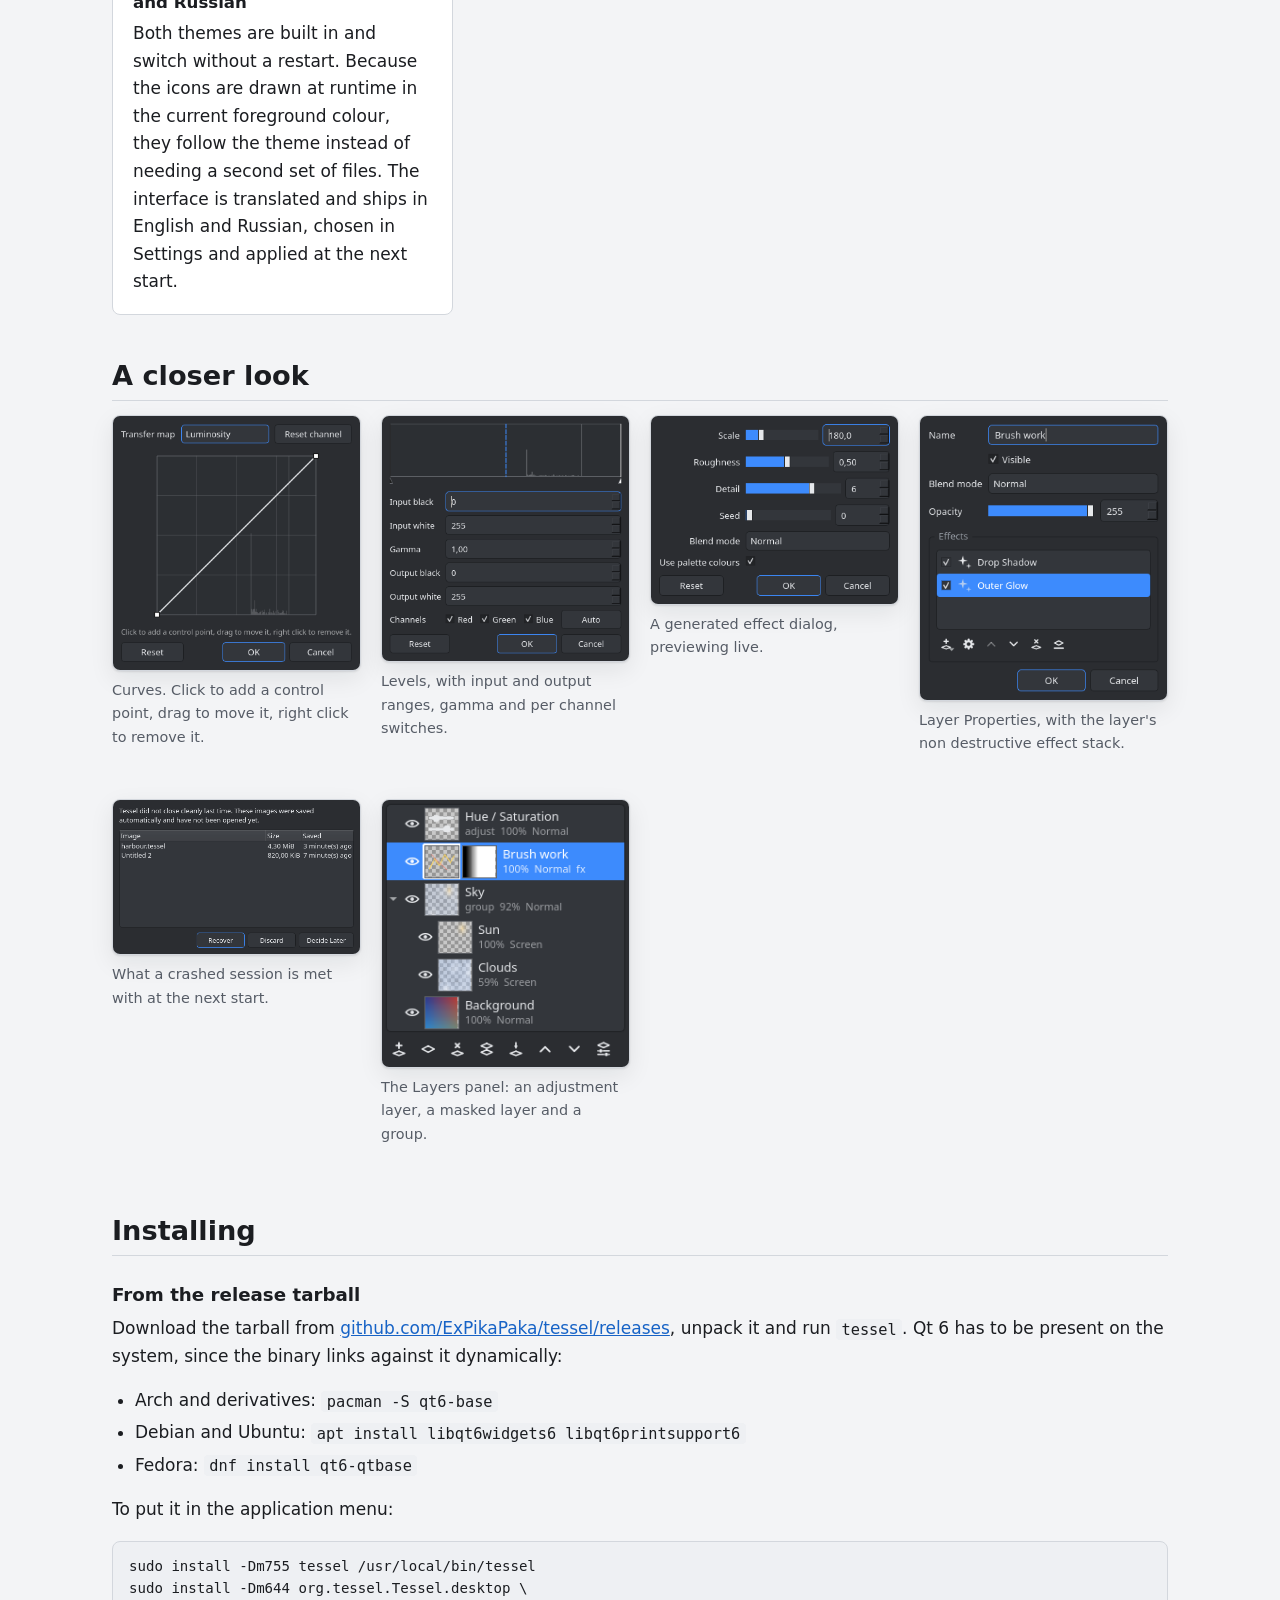
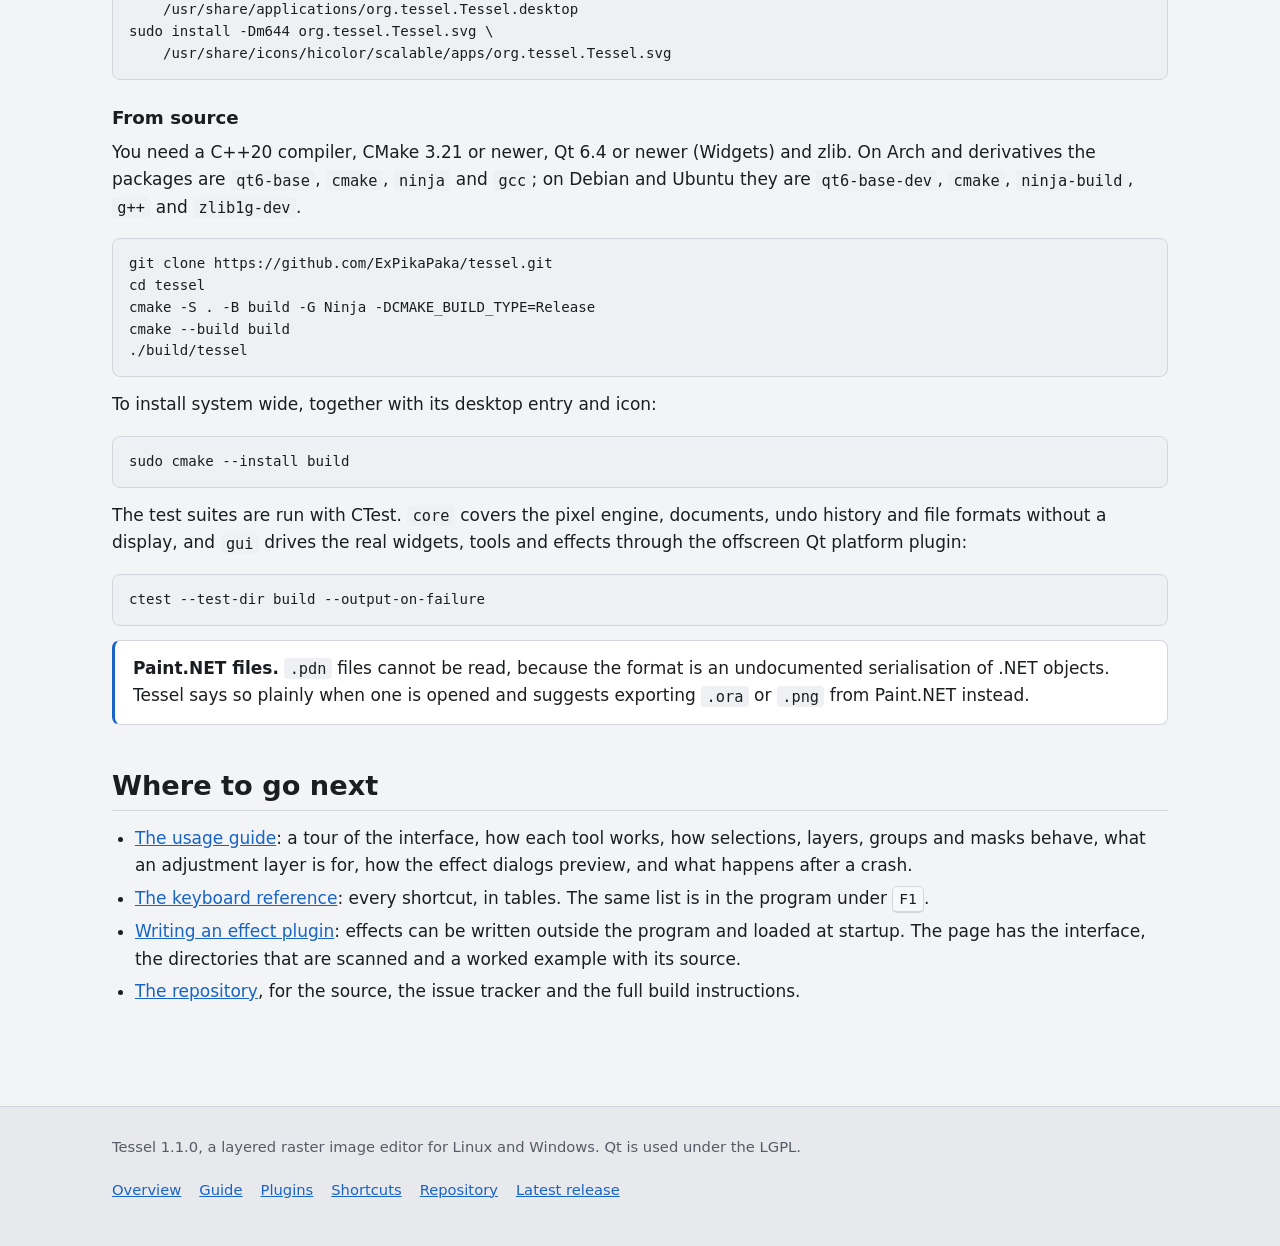
==== commit 44fd0136: "Call the version 1.1.0 on the site and say the panels are in the corners" ====
--- a/docs/index.html
+++ b/docs/index.html
@@ -32,12 +32,12 @@
 <div class="wrap">
 
   <div class="hero">
-    <h1>A layered image editor for Linux</h1>
-    <p class="version">Version 1.0.0</p>
+    <h1>A layered image editor for Linux and Windows</h1>
+    <p class="version">Version 1.1.0</p>
     <p class="lede">Tessel is a raster image editor written from scratch in C++20 with Qt 6.
-      It follows the way of working that Paint.NET made popular: a tool palette on the left,
-      History, Layers and Colors on the right, a tool options bar under the main
-      toolbar, and a status bar that always tells you where the cursor is, how big the
+      It follows the way of working that Paint.NET made popular: a tool palette in one corner
+      of the image, History, Layers and Colors in the others, a tool options bar under
+      the main toolbar, and a status bar that always tells you where the cursor is, how big the
       selection is and what the zoom level is.</p>
     <p class="actions">
       <a class="button" href="https://github.com/ExPikaPaka/tessel/releases/latest">Download the latest release</a>
@@ -284,7 +284,7 @@
 
 <footer class="site-footer">
   <div class="wrap">
-    <p>Tessel 1.0.0, a layered raster image editor for Linux. Qt is used under the LGPL.</p>
+    <p>Tessel 1.1.0, a layered raster image editor for Linux and Windows. Qt is used under the LGPL.</p>
     <ul>
       <li><a href="index.html">Overview</a></li>
       <li><a href="guide.html">Guide</a></li>
